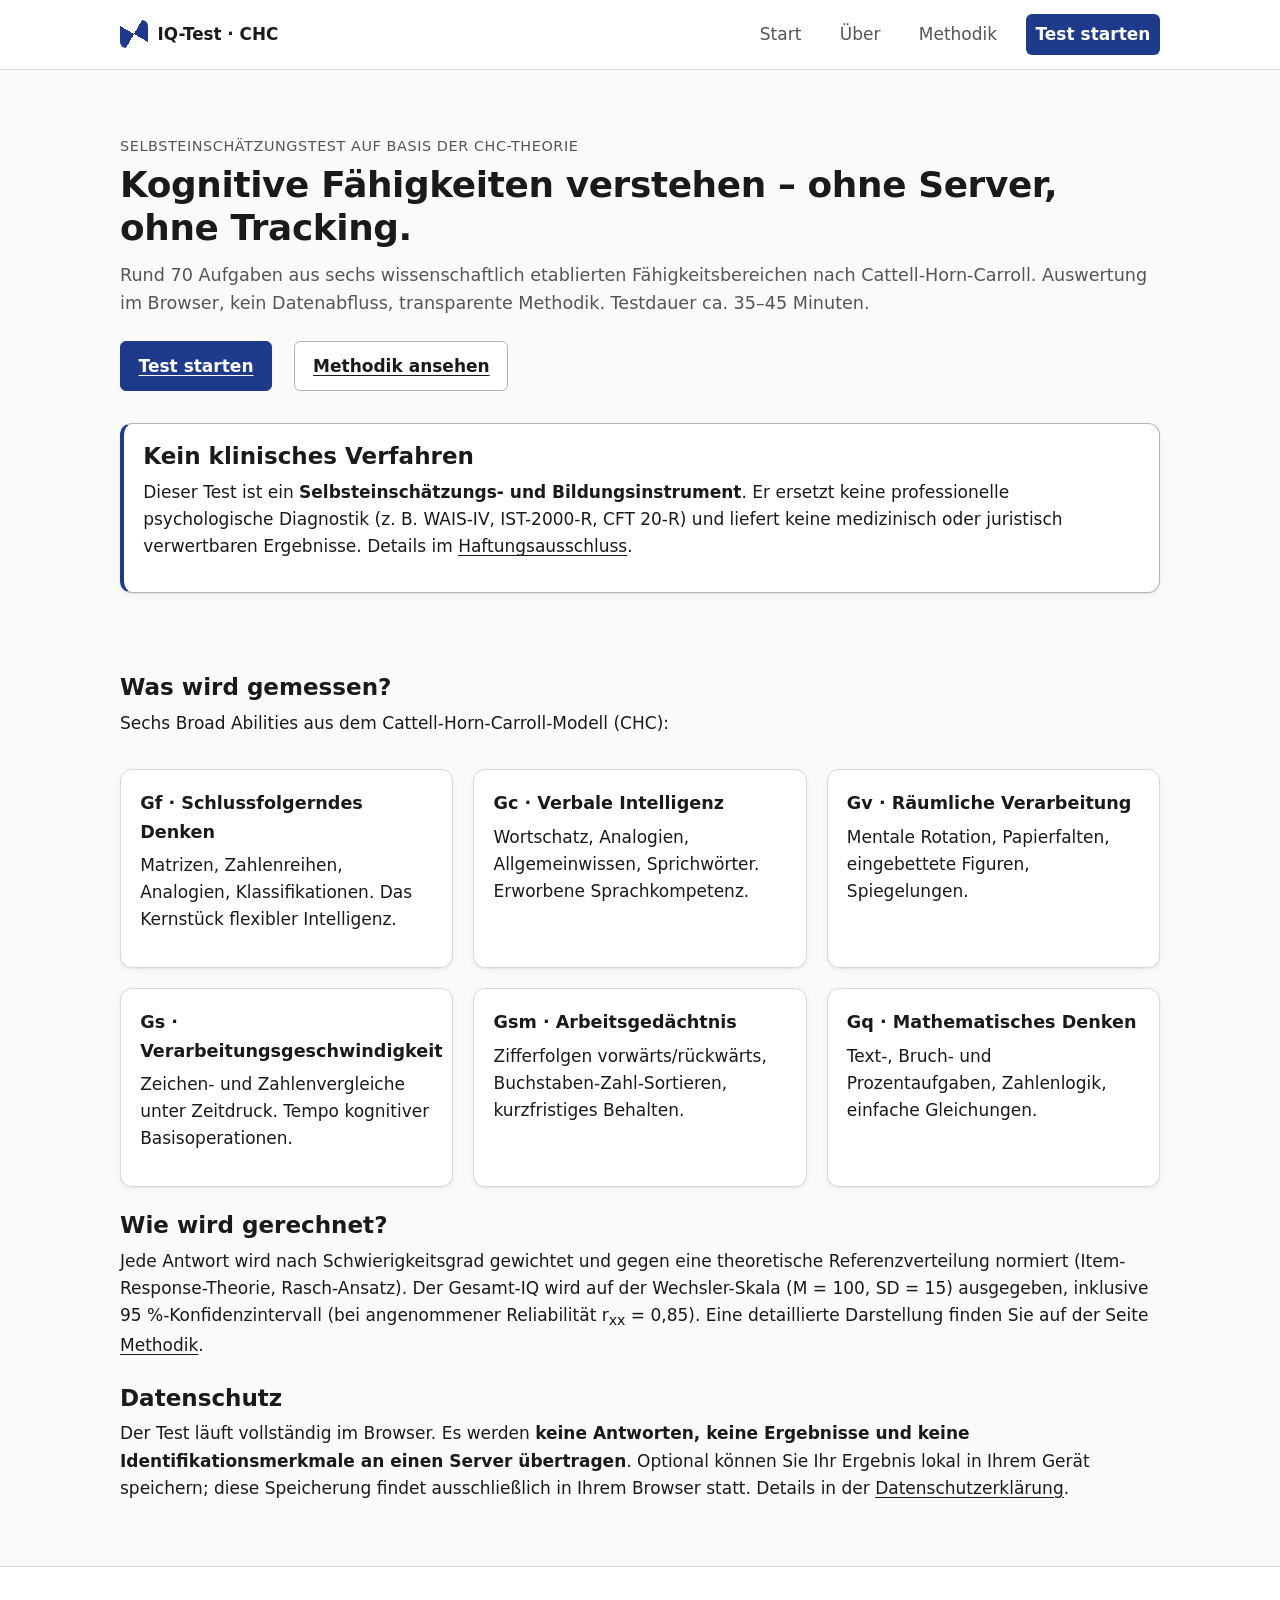
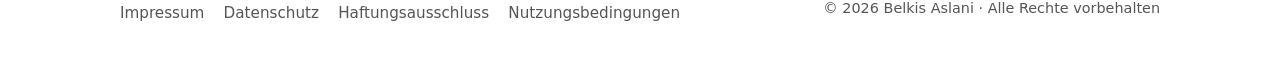
==== index.html @ 22a3ad87 "feat: IQ-Test · CHC v1.0 – statische, datenschutzfreundliche Web-App Wissenschaftlich fundierter Sel" ====
<!doctype html>
<html lang="de">
<head>
  <meta charset="utf-8">
  <meta name="viewport" content="width=device-width,initial-scale=1">
  <meta name="robots" content="index,follow">
  <meta name="description" content="Freier, wissenschaftlich fundierter Selbsteinschätzungs-IQ-Test auf Basis der Cattell-Horn-Carroll-Theorie. Keine Anmeldung, keine Datenspeicherung auf Servern.">
  <meta property="og:title" content="IQ-Test · CHC – Selbsteinschätzung kognitiver Fähigkeiten">
  <meta property="og:description" content="Psychometrisch fundierter Online-Test, clientseitig, datenschutzfreundlich.">
  <meta property="og:type" content="website">
  <title>IQ-Test · CHC – Selbsteinschätzung kognitiver Fähigkeiten</title>
  <link rel="stylesheet" href="assets/css/reset.css">
  <link rel="stylesheet" href="assets/css/main.css">
  <link rel="manifest" href="manifest.json">
  <link rel="icon" href="assets/img/favicon.svg" type="image/svg+xml">
  <script type="application/ld+json">
  {
    "@context": "https://schema.org",
    "@type": "WebApplication",
    "name": "IQ-Test · CHC",
    "description": "Selbsteinschätzungs-IQ-Test auf Basis der Cattell-Horn-Carroll-Theorie.",
    "applicationCategory": "EducationalApplication",
    "operatingSystem": "Any (web)",
    "inLanguage": "de-DE",
    "isAccessibleForFree": true,
    "author": { "@type": "Person", "name": "Belkis Aslani" }
  }
  </script>
</head>
<body>
  <a class="skiplink" href="#main">Zum Inhalt springen</a>
  <header class="site-header">
    <div class="container">
      <a class="brand" href="index.html" aria-label="Zur Startseite">
        <span class="brand-mark" aria-hidden="true"></span>
        <span class="brand-name">IQ-Test · CHC</span>
      </a>
      <nav class="site-nav" aria-label="Hauptnavigation">
        <a href="index.html">Start</a>
        <a href="ueber.html">Über</a>
        <a href="methodik.html">Methodik</a>
        <a href="test.html" class="btn-nav">Test starten</a>
      </nav>
    </div>
  </header>

  <main id="main">
    <section class="container hero">
      <h1>
        <small>Selbsteinschätzungstest auf Basis der CHC-Theorie</small>
        Kognitive Fähigkeiten verstehen – ohne Server, ohne Tracking.
      </h1>
      <p class="lead">Rund 70 Aufgaben aus sechs wissenschaftlich etablierten Fähigkeitsbereichen nach
         Cattell-Horn-Carroll. Auswertung im Browser, kein Datenabfluss, transparente Methodik.
         Testdauer ca. 35–45 Minuten.</p>
      <div class="hero-actions">
        <a href="test.html" class="btn btn-primary">Test starten</a>
        <a href="methodik.html" class="btn">Methodik ansehen</a>
      </div>

      <div class="notice notice-strong" role="note" style="margin-top:2rem">
        <h2>Kein klinisches Verfahren</h2>
        <p>Dieser Test ist ein <strong>Selbsteinschätzungs- und Bildungsinstrument</strong>. Er ersetzt
           keine professionelle psychologische Diagnostik (z. B. WAIS-IV, IST-2000-R, CFT 20-R) und
           liefert keine medizinisch oder juristisch verwertbaren Ergebnisse. Details im
           <a href="haftung.html">Haftungsausschluss</a>.</p>
      </div>
    </section>

    <section class="container">
      <h2>Was wird gemessen?</h2>
      <p>Sechs Broad Abilities aus dem Cattell-Horn-Carroll-Modell (CHC):</p>
      <div class="grid-3" role="list">
        <div class="card" role="listitem">
          <h3>Gf · Schlussfolgerndes Denken</h3>
          <p>Matrizen, Zahlenreihen, Analogien, Klassifikationen. Das Kernstück flexibler Intelligenz.</p>
        </div>
        <div class="card" role="listitem">
          <h3>Gc · Verbale Intelligenz</h3>
          <p>Wortschatz, Analogien, Allgemeinwissen, Sprichwörter. Erworbene Sprachkompetenz.</p>
        </div>
        <div class="card" role="listitem">
          <h3>Gv · Räumliche Verarbeitung</h3>
          <p>Mentale Rotation, Papierfalten, eingebettete Figuren, Spiegelungen.</p>
        </div>
        <div class="card" role="listitem">
          <h3>Gs · Verarbeitungsgeschwindigkeit</h3>
          <p>Zeichen- und Zahlenvergleiche unter Zeitdruck. Tempo kognitiver Basisoperationen.</p>
        </div>
        <div class="card" role="listitem">
          <h3>Gsm · Arbeitsgedächtnis</h3>
          <p>Zifferfolgen vorwärts/rückwärts, Buchstaben-Zahl-Sortieren, kurzfristiges Behalten.</p>
        </div>
        <div class="card" role="listitem">
          <h3>Gq · Mathematisches Denken</h3>
          <p>Text-, Bruch- und Prozentaufgaben, Zahlenlogik, einfache Gleichungen.</p>
        </div>
      </div>
    </section>

    <section class="container">
      <h2>Wie wird gerechnet?</h2>
      <p>Jede Antwort wird nach Schwierigkeitsgrad gewichtet und gegen eine theoretische
         Referenzverteilung normiert (Item-Response-Theorie, Rasch-Ansatz). Der Gesamt-IQ wird
         auf der Wechsler-Skala (M = 100, SD = 15) ausgegeben, inklusive 95 %-Konfidenzintervall
         (bei angenommener Reliabilität r<sub>xx</sub> = 0,85). Eine detaillierte Darstellung
         finden Sie auf der Seite <a href="methodik.html">Methodik</a>.</p>
    </section>

    <section class="container">
      <h2>Datenschutz</h2>
      <p>Der Test läuft vollständig im Browser. Es werden <strong>keine Antworten, keine Ergebnisse
         und keine Identifikationsmerkmale an einen Server übertragen</strong>. Optional können Sie
         Ihr Ergebnis lokal in Ihrem Gerät speichern; diese Speicherung findet ausschließlich in
         Ihrem Browser statt. Details in der <a href="datenschutz.html">Datenschutzerklärung</a>.</p>
    </section>
  </main>

  <footer class="site-footer">
    <div class="container">
      <nav aria-label="Rechtliche Hinweise">
        <a href="impressum.html">Impressum</a>
        <a href="datenschutz.html">Datenschutz</a>
        <a href="haftung.html">Haftungsausschluss</a>
        <a href="nutzungsbedingungen.html">Nutzungsbedingungen</a>
      </nav>
      <p class="copyright">© <span id="year"></span> Belkis Aslani · Alle Rechte vorbehalten</p>
    </div>
  </footer>
  <script>
    document.getElementById('year').textContent = new Date().getFullYear();
    if ('serviceWorker' in navigator && (location.protocol === 'https:' || location.hostname === 'localhost')) {
      window.addEventListener('load', () => {
        navigator.serviceWorker.register('service-worker.js').catch(() => { /* ignore */ });
      });
    }
  </script>
</body>
</html>
---- assets/css/main.css ----
/* main.css — IQ-Test · CHC */

:root {
  --bg: #fafafa;
  --bg-elev: #ffffff;
  --fg: #1a1a1a;
  --fg-muted: #555;
  --fg-soft: #777;
  --accent: #1e3a8a;
  --accent-soft: #e0e7ff;
  --border: #d9d9d9;
  --border-strong: #b5b5b5;
  --focus: #1e3a8a;
  --danger: #b91c1c;
  --ok: #064e3b;
  --radius: 6px;
  --radius-lg: 12px;
  --shadow: 0 1px 2px rgba(0,0,0,0.06), 0 2px 8px rgba(0,0,0,0.04);
  --font-sans: -apple-system, BlinkMacSystemFont, "Segoe UI", Roboto, "Helvetica Neue",
               "Inter", "IBM Plex Sans", system-ui, Arial, sans-serif;
  --font-mono: ui-monospace, SFMono-Regular, Menlo, Consolas, "Liberation Mono",
               "JetBrains Mono", monospace;
  --maxw: 1040px;
}

@media (prefers-color-scheme: dark) {
  :root {
    --bg: #0f1115;
    --bg-elev: #171a20;
    --fg: #f1f1f1;
    --fg-muted: #bfc3cc;
    --fg-soft: #8a8f99;
    --accent: #8ea9ff;
    --accent-soft: #1f2a55;
    --border: #2a2f38;
    --border-strong: #3a4050;
    --focus: #8ea9ff;
    --shadow: 0 1px 2px rgba(0,0,0,0.5), 0 2px 8px rgba(0,0,0,0.35);
  }
}

html { color-scheme: light dark; }
body {
  background: var(--bg);
  color: var(--fg);
  font-family: var(--font-sans);
  font-size: 17px;
  line-height: 1.6;
  min-height: 100vh;
  -webkit-font-smoothing: antialiased;
  -moz-osx-font-smoothing: grayscale;
}

.container { width: min(100% - 2rem, var(--maxw)); margin-inline: auto; }

.skiplink {
  position: absolute; left: -9999px; top: 0;
  background: var(--accent); color: #fff; padding: 0.5rem 1rem;
  border-radius: 0 0 var(--radius) 0;
}
.skiplink:focus { left: 0; z-index: 100; }

/* Header */
.site-header {
  background: var(--bg-elev);
  border-bottom: 1px solid var(--border);
  position: sticky; top: 0; z-index: 10;
}
.site-header .container {
  display: flex; align-items: center; justify-content: space-between;
  padding-block: 0.85rem;
  gap: 1rem;
}
.brand {
  display: inline-flex; align-items: center; gap: 0.6rem;
  font-weight: 600; font-size: 1.05rem; text-decoration: none;
}
.brand-mark {
  display: inline-block; width: 28px; height: 28px;
  background:
    conic-gradient(from 210deg, var(--accent) 0 25%, transparent 25% 50%, var(--accent) 50% 75%, transparent 75% 100%);
  border-radius: 6px;
}
.site-nav {
  display: flex; gap: 0.4rem 1.2rem; align-items: center; flex-wrap: wrap;
}
.site-nav a {
  text-decoration: none; padding: 0.45rem 0.6rem; border-radius: var(--radius);
  color: var(--fg-muted);
}
.site-nav a:hover { color: var(--fg); background: var(--accent-soft); }
.btn-nav {
  background: var(--accent); color: #fff !important; padding: 0.5rem 0.9rem;
  border-radius: var(--radius); font-weight: 600;
}
.btn-nav:hover { filter: brightness(1.05); background: var(--accent); }

/* Typography */
h1 { font-size: clamp(1.8rem, 2.8vw, 2.4rem); line-height: 1.2; margin-block: 1.25rem 0.75rem; letter-spacing: -0.01em; }
h2 { font-size: clamp(1.25rem, 1.8vw, 1.5rem); line-height: 1.25; margin-block: 1.5rem 0.5rem; }
h3 { font-size: 1.1rem; margin-block: 1.1rem 0.4rem; }
p { margin-block: 0.4rem 0.9rem; }
.lead { font-size: 1.1rem; color: var(--fg-muted); }
address { font-style: normal; margin-block: 0.5rem 1rem; }
.content { padding-block: 2rem 3rem; }
.content section { margin-block: 2rem; }
.content ul { padding-left: 1.4rem; list-style: disc; }
.content ul li { margin-block: 0.25rem; }

/* Buttons */
.btn {
  display: inline-flex; align-items: center; justify-content: center;
  padding: 0.65rem 1.1rem; border-radius: var(--radius); font-weight: 600;
  border: 1px solid var(--border-strong); background: var(--bg-elev); color: var(--fg);
  transition: background 0.15s, border-color 0.15s, transform 0.05s;
}
.btn:hover { background: var(--accent-soft); border-color: var(--accent); }
.btn-primary { background: var(--accent); color: #fff; border-color: var(--accent); }
.btn-primary:hover { background: var(--accent); filter: brightness(1.08); }
.btn-ghost { border-color: transparent; }
.btn + .btn { margin-left: 0.6rem; }

/* Notices / Cards */
.notice {
  border: 1px solid var(--border-strong);
  background: var(--bg-elev);
  border-radius: var(--radius-lg);
  padding: 1.1rem 1.2rem;
  box-shadow: var(--shadow);
  margin-block: 1.5rem;
}
.notice h2 { margin-top: 0; }
.notice-strong { border-left: 4px solid var(--accent); }
.notice-warn { border-left: 4px solid var(--danger); }

/* Hero / Index */
.hero {
  padding-block: 3rem 2rem;
}
.hero h1 small { display: block; font-size: 0.9rem; font-weight: 500; color: var(--fg-muted); letter-spacing: 0.04em; text-transform: uppercase; margin-bottom: 0.5rem; }
.hero-actions { display: flex; gap: 0.8rem; flex-wrap: wrap; margin-top: 1.5rem; }
.grid-3 { display: grid; grid-template-columns: repeat(auto-fit, minmax(260px, 1fr)); gap: 1.25rem; margin-top: 2rem; }
.card {
  background: var(--bg-elev);
  border: 1px solid var(--border);
  border-radius: var(--radius-lg);
  padding: 1.2rem;
  box-shadow: var(--shadow);
}
.card h3 { margin-top: 0; }

/* Footer */
.site-footer {
  border-top: 1px solid var(--border);
  background: var(--bg-elev);
  padding-block: 1.5rem;
  margin-top: 4rem;
  color: var(--fg-muted);
  font-size: 0.95rem;
}
.site-footer nav { display: flex; gap: 0.8rem 1.2rem; flex-wrap: wrap; }
.site-footer nav a { text-decoration: none; color: var(--fg-muted); }
.site-footer nav a:hover { color: var(--fg); }
.site-footer .container { display: flex; justify-content: space-between; align-items: center; gap: 1rem; flex-wrap: wrap; }

/* Test shell */
.test-shell { padding-block: 1.5rem 3rem; }
.progress-wrap { display: flex; align-items: center; gap: 1rem; margin-bottom: 1.5rem; }
.progress-bar {
  flex: 1; height: 8px; background: var(--border); border-radius: 999px; overflow: hidden;
}
.progress-bar-fill {
  height: 100%; width: 0; background: var(--accent); transition: width 0.3s;
}
#progress-label, #timer {
  font-variant-numeric: tabular-nums;
  font-size: 0.95rem; color: var(--fg-muted);
  white-space: nowrap;
}
#timer {
  font-family: var(--font-mono); font-size: 1.05rem;
  padding: 0.25rem 0.5rem; background: var(--bg-elev); border: 1px solid var(--border);
  border-radius: var(--radius); min-width: 3.5rem; text-align: center;
}
#timer.warning { color: var(--danger); border-color: var(--danger); }

.item-panel {
  background: var(--bg-elev); border: 1px solid var(--border); border-radius: var(--radius-lg);
  padding: clamp(1rem, 2.5vw, 2rem); box-shadow: var(--shadow);
}
.item-stimulus { display: flex; flex-direction: column; align-items: center; justify-content: center; min-height: 180px; text-align: center; }
.item-svg { width: min(360px, 100%); height: auto; margin: 0 auto; color: var(--fg); }
.item-text { font-size: 1.1rem; margin-block: 0.35rem; color: var(--fg); white-space: pre-wrap; }
.item-question { margin-top: 1.25rem; font-weight: 600; font-size: 1.05rem; }

.options-grid {
  margin-top: 1.1rem;
  display: grid;
  grid-template-columns: repeat(auto-fit, minmax(160px, 1fr));
  gap: 0.6rem;
}
.option {
  display: flex; align-items: center; gap: 0.7rem;
  border: 1px solid var(--border-strong);
  background: var(--bg-elev);
  border-radius: var(--radius);
  padding: 0.7rem 0.9rem;
  text-align: left;
  min-height: 56px;
  transition: border-color 0.1s, background 0.1s;
}
.option:hover { border-color: var(--accent); background: var(--accent-soft); }
.option.selected { border-color: var(--accent); background: var(--accent-soft); box-shadow: inset 0 0 0 1px var(--accent); }
.option-marker {
  display: inline-flex; align-items: center; justify-content: center;
  width: 26px; height: 26px; border-radius: 50%;
  border: 1px solid var(--border-strong); font-weight: 700; font-size: 0.85rem;
  flex-shrink: 0;
}
.option.selected .option-marker { background: var(--accent); color: #fff; border-color: var(--accent); }
.option-content { flex: 1; min-width: 0; }
.option-content svg { max-width: 100px; max-height: 100px; margin: 0 auto; color: var(--fg); }

.actions-row { display: flex; justify-content: flex-end; margin-top: 1.2rem; }

.block-intro h2 { margin-top: 0; }
.block-intro button { margin-top: 1rem; }

.memory-box {
  font-family: var(--font-mono);
  font-size: clamp(1.6rem, 4vw, 2.4rem);
  letter-spacing: 0.25em;
  padding: 1.2rem 1.5rem;
  background: var(--accent-soft);
  border-radius: var(--radius);
  border: 1px solid var(--accent);
  color: var(--fg);
  margin-block: 1rem;
  min-height: 4rem;
  display: flex; align-items: center; justify-content: center;
}
.memory-note { color: var(--fg-muted); font-size: 0.95rem; }

/* Disclaimer form on test page */
.disclaimer-form {
  background: var(--bg-elev); border: 1px solid var(--border); border-radius: var(--radius-lg);
  padding: clamp(1rem, 2.5vw, 2rem); box-shadow: var(--shadow);
  margin-block: 1.5rem;
}
.disclaimer-form h2 { margin-top: 0; }
.form-row { margin-block: 1rem; display: grid; gap: 0.35rem; }
.form-row label { font-weight: 600; font-size: 0.95rem; }
.form-row select, .form-row input[type="text"] {
  border: 1px solid var(--border-strong); border-radius: var(--radius);
  background: var(--bg); color: var(--fg); padding: 0.55rem 0.7rem; width: 100%; max-width: 360px;
}
.checkbox-row { display: flex; gap: 0.6rem; align-items: flex-start; margin-block: 1rem; }
.checkbox-row input { margin-top: 0.3rem; }

/* Result page */
.result-headline {
  display: grid; grid-template-columns: 1fr; gap: 1rem; margin-block: 1.2rem 2rem;
}
@media (min-width: 720px) { .result-headline { grid-template-columns: auto 1fr; align-items: center; } }
.iq-big {
  background: var(--bg-elev); border: 1px solid var(--border-strong); border-radius: var(--radius-lg);
  padding: 1.25rem 1.5rem; text-align: center; min-width: 220px;
}
.iq-big .label { font-size: 0.85rem; color: var(--fg-muted); letter-spacing: 0.08em; text-transform: uppercase; }
.iq-big .value { font-size: 3.4rem; font-weight: 700; line-height: 1; margin-block: 0.3rem; font-variant-numeric: tabular-nums; }
.iq-big .range { color: var(--fg-muted); font-variant-numeric: tabular-nums; }
.iq-meta { display: grid; grid-template-columns: repeat(auto-fit, minmax(180px, 1fr)); gap: 0.75rem; }
.iq-meta .stat {
  background: var(--bg-elev); border: 1px solid var(--border); border-radius: var(--radius);
  padding: 0.75rem 1rem;
}
.iq-meta .stat .label { font-size: 0.85rem; color: var(--fg-muted); }
.iq-meta .stat .value { font-size: 1.3rem; font-weight: 600; margin-top: 0.2rem; }

/* Table */
.domain-table {
  width: 100%; border: 1px solid var(--border); border-radius: var(--radius); overflow: hidden;
}
.domain-table th, .domain-table td {
  padding: 0.6rem 0.8rem; text-align: left; border-bottom: 1px solid var(--border);
  font-size: 0.95rem;
}
.domain-table thead th { background: var(--accent-soft); color: var(--fg); font-weight: 600; }
.domain-table td.num, .domain-table th.num { text-align: right; font-variant-numeric: tabular-nums; }
.domain-table tbody tr:last-child td { border-bottom: 0; }

/* Radar */
.radar-wrap { display: flex; justify-content: center; margin-block: 1.5rem; }
.radar { width: min(460px, 100%); height: auto; }
.radar-ring { fill: none; stroke: var(--border); stroke-width: 1; }
.radar-axis { stroke: var(--border-strong); stroke-width: 1; }
.radar-label { fill: var(--fg-muted); font-size: 12px; font-family: var(--font-sans); }
.radar-data { fill: rgba(30, 58, 138, 0.18); stroke: var(--accent); stroke-width: 2; }
.radar-reference { fill: none; stroke: var(--border-strong); stroke-width: 1; stroke-dasharray: 4 3; }
.radar-dot { fill: var(--accent); }

/* Utility */
.row { display: flex; gap: 0.8rem; align-items: center; flex-wrap: wrap; }
.muted { color: var(--fg-muted); }
.text-small { font-size: 0.9rem; }
.hidden, [hidden] { display: none !important; }
.copyright { font-size: 0.9rem; color: var(--fg-muted); }
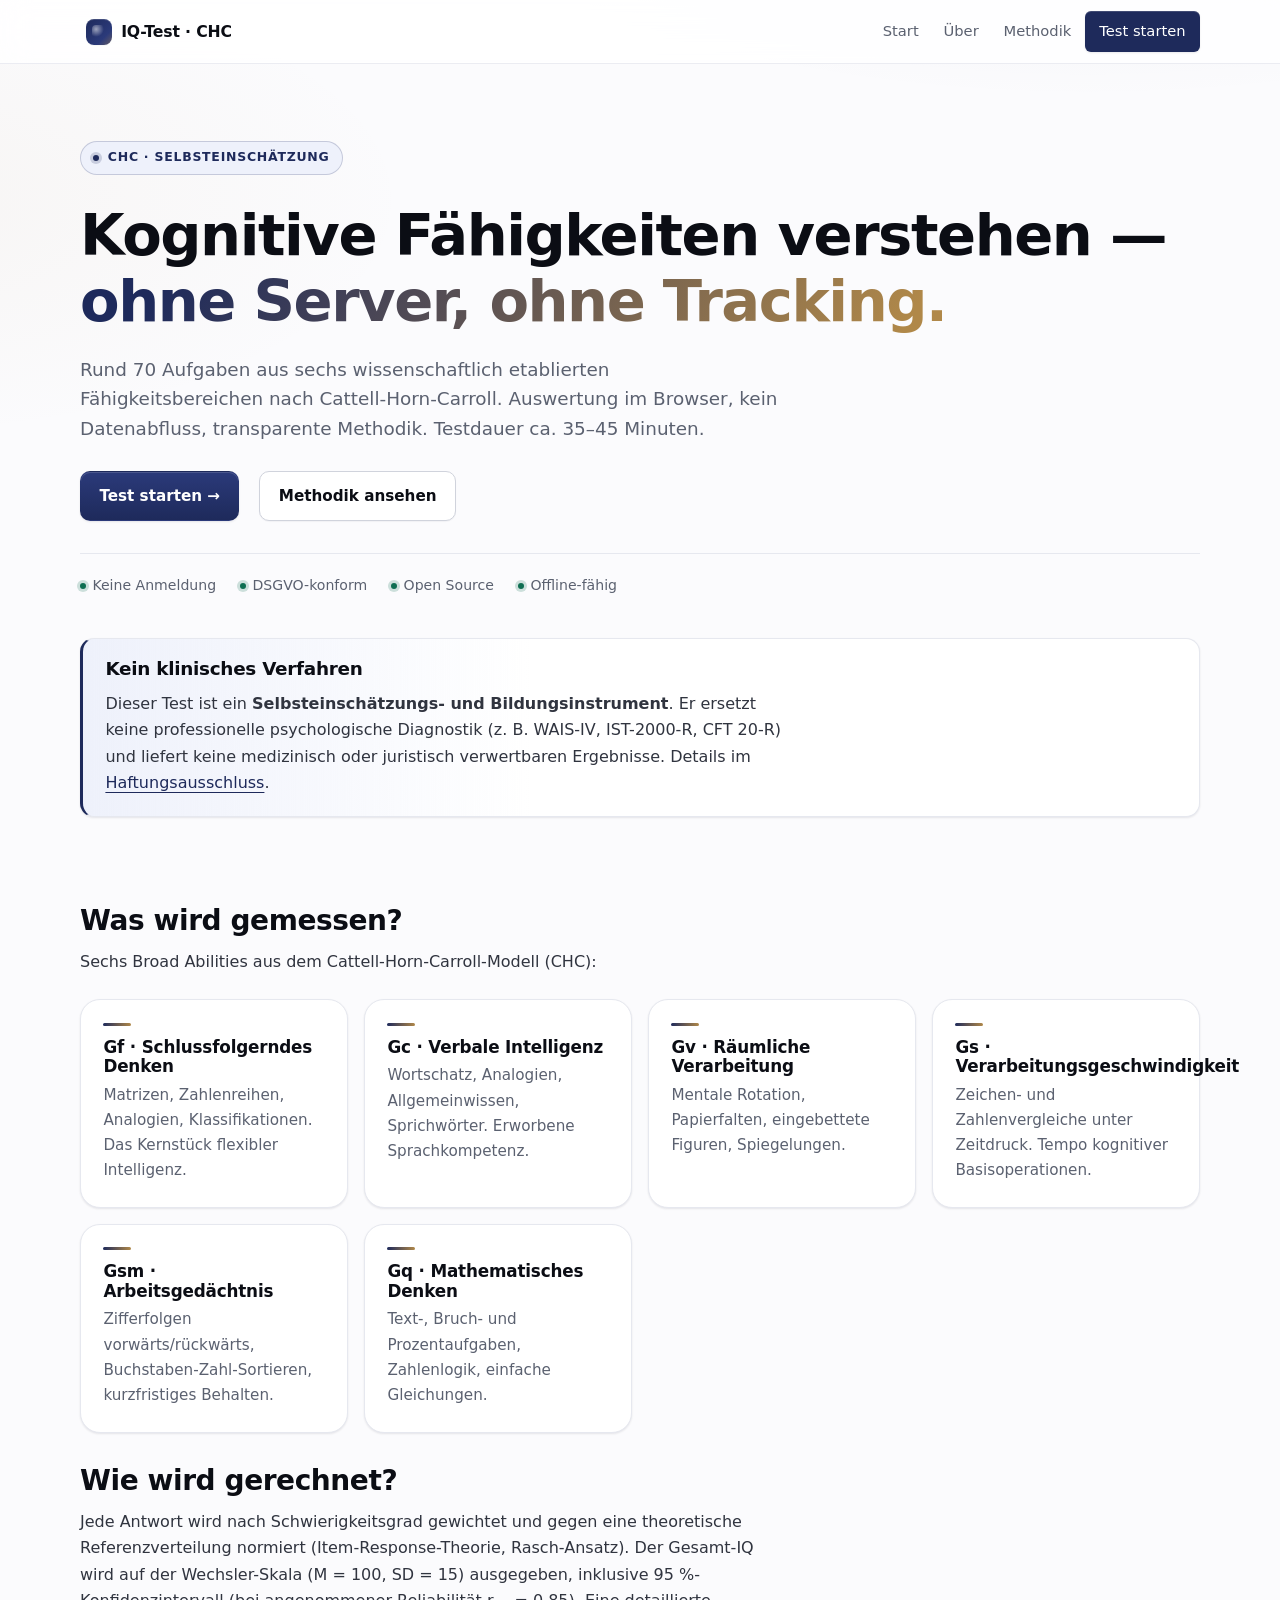
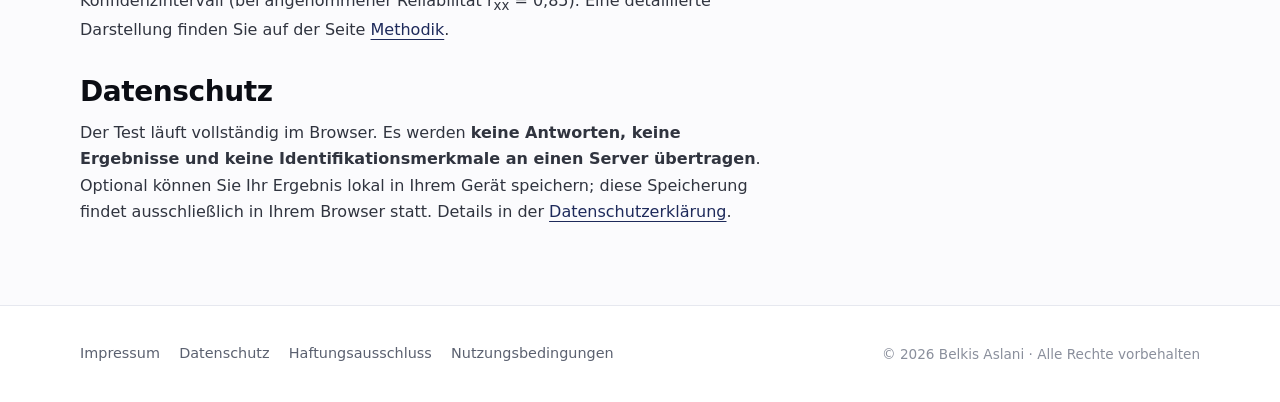
==== commit 476e0112: "style: Premium-Design-System – schlanker Header, moderne Typografie - Header auf 56px mobil / 64px d" ====
--- a/index.html
+++ b/index.html
@@ -46,19 +46,26 @@
 
   <main id="main">
     <section class="container hero">
+      <span class="eyebrow">CHC · Selbsteinschätzung</span>
       <h1>
-        <small>Selbsteinschätzungstest auf Basis der CHC-Theorie</small>
-        Kognitive Fähigkeiten verstehen – ohne Server, ohne Tracking.
+        Kognitive Fähigkeiten verstehen —<br>
+        <span class="gradient">ohne Server, ohne Tracking.</span>
       </h1>
       <p class="lead">Rund 70 Aufgaben aus sechs wissenschaftlich etablierten Fähigkeitsbereichen nach
          Cattell-Horn-Carroll. Auswertung im Browser, kein Datenabfluss, transparente Methodik.
          Testdauer ca. 35–45 Minuten.</p>
       <div class="hero-actions">
-        <a href="test.html" class="btn btn-primary">Test starten</a>
+        <a href="test.html" class="btn btn-primary">Test starten →</a>
         <a href="methodik.html" class="btn">Methodik ansehen</a>
       </div>
+      <div class="hero-meta">
+        <span>Keine Anmeldung</span>
+        <span>DSGVO-konform</span>
+        <span>Open Source</span>
+        <span>Offline-fähig</span>
+      </div>
 
-      <div class="notice notice-strong" role="note" style="margin-top:2rem">
+      <div class="notice notice-strong" role="note" style="margin-top:2.5rem">
         <h2>Kein klinisches Verfahren</h2>
         <p>Dieser Test ist ein <strong>Selbsteinschätzungs- und Bildungsinstrument</strong>. Er ersetzt
            keine professionelle psychologische Diagnostik (z. B. WAIS-IV, IST-2000-R, CFT 20-R) und
--- a/assets/css/main.css
+++ b/assets/css/main.css
@@ -1,307 +1,676 @@
-/* main.css — IQ-Test · CHC */
+/* =======================================================================
+   IQ-Test · CHC — Premium Design System
+   Token-basiert, mobile-first, layered shadows, subtile Gradients.
+   ======================================================================= */
 
 :root {
-  --bg: #fafafa;
-  --bg-elev: #ffffff;
-  --fg: #1a1a1a;
-  --fg-muted: #555;
-  --fg-soft: #777;
-  --accent: #1e3a8a;
-  --accent-soft: #e0e7ff;
-  --border: #d9d9d9;
-  --border-strong: #b5b5b5;
-  --focus: #1e3a8a;
-  --danger: #b91c1c;
-  --ok: #064e3b;
-  --radius: 6px;
-  --radius-lg: 12px;
-  --shadow: 0 1px 2px rgba(0,0,0,0.06), 0 2px 8px rgba(0,0,0,0.04);
-  --font-sans: -apple-system, BlinkMacSystemFont, "Segoe UI", Roboto, "Helvetica Neue",
-               "Inter", "IBM Plex Sans", system-ui, Arial, sans-serif;
-  --font-mono: ui-monospace, SFMono-Regular, Menlo, Consolas, "Liberation Mono",
+  /* Farbpalette · Light */
+  --bg:          #fbfbfd;
+  --bg-soft:     #f3f4f8;
+  --surface:     #ffffff;
+  --surface-2:   #f7f8fc;
+  --ink:         #0b0d14;
+  --ink-2:       #30343f;
+  --ink-muted:   #5b6170;
+  --ink-soft:    #8a8f9c;
+  --line:        #e6e8ef;
+  --line-strong: #d0d3dc;
+  --accent:      #1e2a5b;    /* Deep Navy */
+  --accent-2:    #2b3a7a;    /* Hover Navy */
+  --accent-ink:  #ffffff;
+  --accent-tint: #eef1fb;
+  --accent-ring: rgba(30, 42, 91, 0.35);
+  --highlight:   #b08849;    /* gebrochenes Gold als Akzent */
+  --danger:      #b91c1c;
+  --ok:          #0f6e52;
+
+  /* Layered shadows */
+  --shadow-xs:   0 1px 1px rgba(15,23,42,0.04);
+  --shadow-sm:   0 1px 2px rgba(15,23,42,0.06), 0 1px 3px rgba(15,23,42,0.04);
+  --shadow-md:   0 4px 10px -2px rgba(15,23,42,0.08), 0 2px 4px -2px rgba(15,23,42,0.05);
+  --shadow-lg:   0 18px 40px -20px rgba(15,23,42,0.22), 0 8px 16px -8px rgba(15,23,42,0.08);
+  --shadow-hero: 0 40px 80px -30px rgba(30,42,91,0.28);
+
+  /* Radii */
+  --r-xs: 6px;
+  --r-sm: 10px;
+  --r-md: 14px;
+  --r-lg: 20px;
+  --r-xl: 28px;
+  --r-pill: 999px;
+
+  /* Typografie */
+  --font-sans: "Inter", -apple-system, BlinkMacSystemFont, "Segoe UI",
+               Roboto, "Helvetica Neue", system-ui, Arial, sans-serif;
+  --font-display: "Inter", var(--font-sans);
+  --font-mono: ui-monospace, SFMono-Regular, Menlo, Consolas,
                "JetBrains Mono", monospace;
-  --maxw: 1040px;
+
+  /* Spacing & Layout */
+  --maxw: 1120px;
+  --maxw-text: 720px;
+  --header-h: 56px;
+  --focus: 2px solid var(--accent-ring);
+
+  /* Easing */
+  --ease: cubic-bezier(.2,.7,.2,1);
+}
+
+@media (min-width: 800px) {
+  :root { --header-h: 64px; }
 }
 
 @media (prefers-color-scheme: dark) {
   :root {
-    --bg: #0f1115;
-    --bg-elev: #171a20;
-    --fg: #f1f1f1;
-    --fg-muted: #bfc3cc;
-    --fg-soft: #8a8f99;
-    --accent: #8ea9ff;
-    --accent-soft: #1f2a55;
-    --border: #2a2f38;
-    --border-strong: #3a4050;
-    --focus: #8ea9ff;
-    --shadow: 0 1px 2px rgba(0,0,0,0.5), 0 2px 8px rgba(0,0,0,0.35);
+    --bg:          #0a0c13;
+    --bg-soft:     #0e1119;
+    --surface:     #131723;
+    --surface-2:   #181d2c;
+    --ink:         #f3f5fa;
+    --ink-2:       #d6dae5;
+    --ink-muted:   #a5abba;
+    --ink-soft:    #7a8092;
+    --line:        #242a39;
+    --line-strong: #353c50;
+    --accent:      #8aa1ff;
+    --accent-2:    #a0b3ff;
+    --accent-ink:  #0a0c13;
+    --accent-tint: #1a2144;
+    --accent-ring: rgba(138, 161, 255, 0.45);
+    --highlight:   #e3b877;
+
+    --shadow-xs:   0 1px 1px rgba(0,0,0,0.4);
+    --shadow-sm:   0 1px 2px rgba(0,0,0,0.4), 0 1px 3px rgba(0,0,0,0.3);
+    --shadow-md:   0 6px 14px -4px rgba(0,0,0,0.55), 0 2px 4px rgba(0,0,0,0.35);
+    --shadow-lg:   0 24px 48px -24px rgba(0,0,0,0.7), 0 10px 20px -10px rgba(0,0,0,0.45);
+    --shadow-hero: 0 40px 90px -30px rgba(0,0,0,0.7);
   }
 }
 
-html { color-scheme: light dark; }
+html { color-scheme: light dark; scroll-behavior: smooth; }
+
 body {
-  background: var(--bg);
-  color: var(--fg);
+  background:
+    radial-gradient(1200px 500px at 85% -200px, rgba(30,42,91,0.07), transparent 60%),
+    radial-gradient(900px 400px at -10% 10%, rgba(176,136,73,0.05), transparent 60%),
+    var(--bg);
+  color: var(--ink);
   font-family: var(--font-sans);
-  font-size: 17px;
-  line-height: 1.6;
+  font-size: 16px;
+  line-height: 1.65;
   min-height: 100vh;
   -webkit-font-smoothing: antialiased;
   -moz-osx-font-smoothing: grayscale;
-}
-
-.container { width: min(100% - 2rem, var(--maxw)); margin-inline: auto; }
+  text-rendering: optimizeLegibility;
+  font-feature-settings: "ss01", "cv11";
+}
+
+@media (prefers-color-scheme: dark) {
+  body {
+    background:
+      radial-gradient(1200px 500px at 85% -200px, rgba(138,161,255,0.08), transparent 60%),
+      radial-gradient(900px 400px at -10% 10%, rgba(227,184,119,0.04), transparent 60%),
+      var(--bg);
+  }
+}
+
+.container {
+  width: min(100% - 2rem, var(--maxw));
+  margin-inline: auto;
+}
 
 .skiplink {
-  position: absolute; left: -9999px; top: 0;
-  background: var(--accent); color: #fff; padding: 0.5rem 1rem;
-  border-radius: 0 0 var(--radius) 0;
-}
-.skiplink:focus { left: 0; z-index: 100; }
-
-/* Header */
+  position: fixed; top: -100px; left: 1rem; z-index: 999;
+  background: var(--accent); color: var(--accent-ink);
+  padding: 0.6rem 1rem; border-radius: var(--r-xs);
+  transition: top 0.2s var(--ease);
+}
+.skiplink:focus { top: 0.75rem; }
+
+/* ───────── Header ───────── */
 .site-header {
-  background: var(--bg-elev);
-  border-bottom: 1px solid var(--border);
-  position: sticky; top: 0; z-index: 10;
+  position: sticky; top: 0; z-index: 40;
+  height: var(--header-h);
+  background: color-mix(in srgb, var(--surface) 82%, transparent);
+  backdrop-filter: saturate(180%) blur(14px);
+  -webkit-backdrop-filter: saturate(180%) blur(14px);
+  border-bottom: 1px solid color-mix(in srgb, var(--line) 80%, transparent);
 }
 .site-header .container {
+  height: 100%;
   display: flex; align-items: center; justify-content: space-between;
-  padding-block: 0.85rem;
+  gap: 0.75rem;
+}
+.brand {
+  display: inline-flex; align-items: center; gap: 0.55rem;
+  font-weight: 650; font-size: 0.98rem; letter-spacing: -0.01em;
+  text-decoration: none; color: var(--ink);
+  padding: 0.25rem 0.4rem; border-radius: var(--r-xs);
+  transition: background 0.15s var(--ease);
+}
+.brand:hover { background: var(--surface-2); text-decoration: none; }
+.brand-mark {
+  position: relative;
+  width: 26px; height: 26px; border-radius: 8px;
+  background:
+    linear-gradient(135deg, var(--accent) 0%, var(--accent-2) 70%, var(--highlight) 140%);
+  box-shadow: inset 0 1px 0 rgba(255,255,255,0.15), var(--shadow-xs);
+}
+.brand-mark::after {
+  content: ""; position: absolute; inset: 6px;
+  border-radius: 4px;
+  background: radial-gradient(circle at 30% 30%, rgba(255,255,255,0.55), transparent 55%);
+}
+.brand-name { white-space: nowrap; }
+
+/* Nav */
+.site-nav {
+  display: flex; align-items: center;
+  gap: 0.15rem;
+}
+.site-nav a {
+  text-decoration: none; color: var(--ink-muted);
+  font-size: 0.92rem; font-weight: 500;
+  padding: 0.5rem 0.7rem; border-radius: var(--r-xs);
+  transition: color 0.12s, background 0.12s;
+}
+.site-nav a:hover { color: var(--ink); background: var(--surface-2); }
+.btn-nav {
+  background: var(--accent) !important; color: var(--accent-ink) !important;
+  padding: 0.5rem 0.9rem !important; font-weight: 600;
+  box-shadow: 0 1px 0 rgba(255,255,255,0.15) inset, var(--shadow-sm);
+}
+.btn-nav:hover { background: var(--accent-2) !important; transform: translateY(-1px); }
+
+/* Mobile Header Kompakt */
+@media (max-width: 520px) {
+  .brand-name { display: none; }
+  .site-nav { gap: 0; }
+  .site-nav a:not(.btn-nav) {
+    padding: 0.4rem 0.55rem; font-size: 0.85rem;
+  }
+  .btn-nav { padding: 0.45rem 0.75rem !important; font-size: 0.85rem; }
+}
+@media (max-width: 400px) {
+  .site-nav a:not(.btn-nav) { display: none; }
+}
+
+/* ───────── Typografie ───────── */
+h1, h2, h3, h4 {
+  font-family: var(--font-display);
+  color: var(--ink);
+  letter-spacing: -0.02em;
+  line-height: 1.15;
+  text-wrap: balance;
+}
+h1 { font-size: clamp(2rem, 5vw + 0.5rem, 3.25rem); font-weight: 700; margin-block: 1rem 1.25rem; }
+h2 { font-size: clamp(1.35rem, 2vw + 0.6rem, 1.75rem); font-weight: 650; margin-block: 2rem 0.75rem; letter-spacing: -0.015em; }
+h3 { font-size: 1.1rem; font-weight: 600; margin-block: 1.25rem 0.4rem; letter-spacing: -0.01em; }
+p  { margin-block: 0.55rem 1rem; color: var(--ink-2); max-width: 68ch; }
+.lead { font-size: 1.15rem; color: var(--ink-muted); line-height: 1.6; max-width: 62ch; }
+address { font-style: normal; margin-block: 0.5rem 1rem; color: var(--ink-2); }
+a { color: var(--accent); text-underline-offset: 4px; text-decoration-thickness: 1px; }
+a:hover { color: var(--accent-2); text-decoration-thickness: 2px; }
+code { font-family: var(--font-mono); font-size: 0.92em; background: var(--surface-2); padding: 0.1em 0.35em; border-radius: 4px; border: 1px solid var(--line); }
+pre.formula {
+  font-family: var(--font-mono); font-size: 0.95rem; line-height: 1.7;
+  background: var(--surface-2); border: 1px solid var(--line);
+  border-left: 3px solid var(--accent);
+  border-radius: var(--r-sm);
+  padding: 0.9rem 1.1rem; margin-block: 0.8rem 1.2rem;
+  overflow-x: auto; color: var(--ink);
+}
+
+.content { padding-block: 2.5rem 4rem; max-width: var(--maxw-text); }
+.content.wide { max-width: var(--maxw); }
+.content section { margin-block: 2.25rem; }
+.content ul { padding-left: 1.3rem; list-style: disc; }
+.content ul li { margin-block: 0.3rem; color: var(--ink-2); }
+.content ul li::marker { color: var(--ink-soft); }
+
+/* ───────── Buttons ───────── */
+.btn {
+  display: inline-flex; align-items: center; justify-content: center; gap: 0.5rem;
+  padding: 0.72rem 1.15rem; border-radius: var(--r-sm);
+  font-weight: 600; font-size: 0.95rem;
+  border: 1px solid var(--line-strong); background: var(--surface); color: var(--ink);
+  cursor: pointer; text-decoration: none;
+  transition: transform 0.08s var(--ease), background 0.15s, border-color 0.15s, box-shadow 0.15s;
+  box-shadow: var(--shadow-xs);
+  -webkit-tap-highlight-color: transparent;
+}
+.btn:hover { background: var(--surface-2); border-color: var(--line-strong); transform: translateY(-1px); box-shadow: var(--shadow-sm); text-decoration: none; }
+.btn:active { transform: translateY(0); }
+.btn:disabled { opacity: 0.45; cursor: not-allowed; transform: none; box-shadow: none; }
+.btn-primary {
+  background: linear-gradient(180deg, var(--accent-2), var(--accent));
+  color: var(--accent-ink); border-color: transparent;
+  box-shadow: 0 1px 0 rgba(255,255,255,0.15) inset, var(--shadow-sm);
+}
+.btn-primary:hover { background: linear-gradient(180deg, var(--accent-2), var(--accent-2)); color: var(--accent-ink); filter: brightness(1.05); box-shadow: var(--shadow-md); }
+.btn-ghost { border-color: transparent; background: transparent; }
+.btn-ghost:hover { background: var(--surface-2); }
+.btn + .btn { margin-left: 0.5rem; }
+
+/* ───────── Footer ───────── */
+.site-footer {
+  margin-top: 5rem;
+  border-top: 1px solid var(--line);
+  background: var(--surface);
+  padding-block: 2rem;
+  color: var(--ink-muted);
+  font-size: 0.9rem;
+}
+.site-footer .container {
+  display: flex; justify-content: space-between; align-items: center;
+  gap: 1rem 2rem; flex-wrap: wrap;
+}
+.site-footer nav { display: flex; gap: 0.2rem 1.2rem; flex-wrap: wrap; }
+.site-footer nav a { color: var(--ink-muted); text-decoration: none; padding: 0.25rem 0; }
+.site-footer nav a:hover { color: var(--ink); }
+.copyright { font-size: 0.85rem; color: var(--ink-soft); margin: 0; }
+
+/* ───────── Utilities ───────── */
+.muted { color: var(--ink-muted); }
+.text-small { font-size: 0.88rem; }
+.hidden, [hidden] { display: none !important; }
+.row { display: flex; gap: 0.8rem; align-items: center; flex-wrap: wrap; }
+:focus-visible { outline: var(--focus); outline-offset: 2px; border-radius: var(--r-xs); }
+
+/* ───────── Hero (Index) ───────── */
+.hero {
+  padding-block: clamp(2.5rem, 6vw, 5rem) 2rem;
+  position: relative;
+}
+.hero .eyebrow {
+  display: inline-flex; align-items: center; gap: 0.55rem;
+  padding: 0.35rem 0.75rem;
+  font-size: 0.78rem; font-weight: 600;
+  letter-spacing: 0.06em; text-transform: uppercase;
+  color: var(--accent);
+  background: var(--accent-tint);
+  border: 1px solid color-mix(in srgb, var(--accent) 20%, transparent);
+  border-radius: var(--r-pill);
+  margin-bottom: 1.25rem;
+}
+.hero .eyebrow::before {
+  content: ""; width: 6px; height: 6px; border-radius: 50%;
+  background: var(--accent);
+  box-shadow: 0 0 0 3px color-mix(in srgb, var(--accent) 18%, transparent);
+}
+.hero h1 {
+  font-size: clamp(2.1rem, 4.5vw + 0.8rem, 3.6rem);
+  font-weight: 720;
+  letter-spacing: -0.025em;
+  margin-block: 0.5rem 1.25rem;
+}
+.hero h1 .gradient {
+  background: linear-gradient(120deg, var(--accent) 10%, var(--highlight) 95%);
+  -webkit-background-clip: text; background-clip: text; color: transparent;
+}
+.hero .lead { font-size: 1.15rem; max-width: 60ch; }
+.hero-actions {
+  display: flex; gap: 0.75rem; flex-wrap: wrap;
+  margin-top: 1.75rem;
+}
+.hero-meta {
+  display: flex; flex-wrap: wrap; gap: 0.5rem 1.5rem;
+  margin-top: 2rem; padding-top: 1.25rem;
+  border-top: 1px solid var(--line);
+  font-size: 0.88rem; color: var(--ink-muted);
+}
+.hero-meta span { display: inline-flex; align-items: center; gap: 0.4rem; }
+.hero-meta span::before {
+  content: ""; width: 6px; height: 6px; border-radius: 50%;
+  background: var(--ok); box-shadow: 0 0 0 3px color-mix(in srgb, var(--ok) 20%, transparent);
+}
+
+/* ───────── Cards Grid ───────── */
+.grid-3 {
+  display: grid;
+  grid-template-columns: repeat(auto-fit, minmax(260px, 1fr));
   gap: 1rem;
-}
-.brand {
-  display: inline-flex; align-items: center; gap: 0.6rem;
-  font-weight: 600; font-size: 1.05rem; text-decoration: none;
-}
-.brand-mark {
-  display: inline-block; width: 28px; height: 28px;
+  margin-top: 1.5rem;
+}
+.card {
+  position: relative;
+  background: var(--surface);
+  border: 1px solid var(--line);
+  border-radius: var(--r-lg);
+  padding: 1.4rem 1.4rem 1.5rem;
+  box-shadow: var(--shadow-sm);
+  transition: transform 0.18s var(--ease), box-shadow 0.18s var(--ease), border-color 0.18s;
+}
+.card:hover { transform: translateY(-2px); box-shadow: var(--shadow-lg); border-color: var(--line-strong); }
+.card h3 { margin-top: 0; font-size: 1.05rem; }
+.card h3::before {
+  content: ""; display: block; width: 28px; height: 3px; border-radius: 2px;
+  background: linear-gradient(90deg, var(--accent), var(--highlight));
+  margin-bottom: 0.75rem;
+}
+.card p { margin: 0; color: var(--ink-muted); font-size: 0.95rem; }
+
+/* ───────── Notices ───────── */
+.notice {
+  background: var(--surface);
+  border: 1px solid var(--line);
+  border-radius: var(--r-md);
+  padding: 1.2rem 1.4rem;
+  box-shadow: var(--shadow-sm);
+  margin-block: 1.5rem;
+}
+.notice h2 { margin-top: 0; font-size: 1.15rem; }
+.notice p { color: var(--ink-2); }
+.notice p:last-child { margin-bottom: 0; }
+.notice-strong {
+  border-left: 3px solid var(--accent);
   background:
-    conic-gradient(from 210deg, var(--accent) 0 25%, transparent 25% 50%, var(--accent) 50% 75%, transparent 75% 100%);
-  border-radius: 6px;
-}
-.site-nav {
-  display: flex; gap: 0.4rem 1.2rem; align-items: center; flex-wrap: wrap;
-}
-.site-nav a {
-  text-decoration: none; padding: 0.45rem 0.6rem; border-radius: var(--radius);
-  color: var(--fg-muted);
-}
-.site-nav a:hover { color: var(--fg); background: var(--accent-soft); }
-.btn-nav {
-  background: var(--accent); color: #fff !important; padding: 0.5rem 0.9rem;
-  border-radius: var(--radius); font-weight: 600;
-}
-.btn-nav:hover { filter: brightness(1.05); background: var(--accent); }
-
-/* Typography */
-h1 { font-size: clamp(1.8rem, 2.8vw, 2.4rem); line-height: 1.2; margin-block: 1.25rem 0.75rem; letter-spacing: -0.01em; }
-h2 { font-size: clamp(1.25rem, 1.8vw, 1.5rem); line-height: 1.25; margin-block: 1.5rem 0.5rem; }
-h3 { font-size: 1.1rem; margin-block: 1.1rem 0.4rem; }
-p { margin-block: 0.4rem 0.9rem; }
-.lead { font-size: 1.1rem; color: var(--fg-muted); }
-address { font-style: normal; margin-block: 0.5rem 1rem; }
-.content { padding-block: 2rem 3rem; }
-.content section { margin-block: 2rem; }
-.content ul { padding-left: 1.4rem; list-style: disc; }
-.content ul li { margin-block: 0.25rem; }
-
-/* Buttons */
-.btn {
-  display: inline-flex; align-items: center; justify-content: center;
-  padding: 0.65rem 1.1rem; border-radius: var(--radius); font-weight: 600;
-  border: 1px solid var(--border-strong); background: var(--bg-elev); color: var(--fg);
-  transition: background 0.15s, border-color 0.15s, transform 0.05s;
-}
-.btn:hover { background: var(--accent-soft); border-color: var(--accent); }
-.btn-primary { background: var(--accent); color: #fff; border-color: var(--accent); }
-.btn-primary:hover { background: var(--accent); filter: brightness(1.08); }
-.btn-ghost { border-color: transparent; }
-.btn + .btn { margin-left: 0.6rem; }
-
-/* Notices / Cards */
-.notice {
-  border: 1px solid var(--border-strong);
-  background: var(--bg-elev);
-  border-radius: var(--radius-lg);
-  padding: 1.1rem 1.2rem;
-  box-shadow: var(--shadow);
-  margin-block: 1.5rem;
-}
-.notice h2 { margin-top: 0; }
-.notice-strong { border-left: 4px solid var(--accent); }
-.notice-warn { border-left: 4px solid var(--danger); }
-
-/* Hero / Index */
-.hero {
-  padding-block: 3rem 2rem;
-}
-.hero h1 small { display: block; font-size: 0.9rem; font-weight: 500; color: var(--fg-muted); letter-spacing: 0.04em; text-transform: uppercase; margin-bottom: 0.5rem; }
-.hero-actions { display: flex; gap: 0.8rem; flex-wrap: wrap; margin-top: 1.5rem; }
-.grid-3 { display: grid; grid-template-columns: repeat(auto-fit, minmax(260px, 1fr)); gap: 1.25rem; margin-top: 2rem; }
-.card {
-  background: var(--bg-elev);
-  border: 1px solid var(--border);
-  border-radius: var(--radius-lg);
-  padding: 1.2rem;
-  box-shadow: var(--shadow);
-}
-.card h3 { margin-top: 0; }
-
-/* Footer */
-.site-footer {
-  border-top: 1px solid var(--border);
-  background: var(--bg-elev);
-  padding-block: 1.5rem;
-  margin-top: 4rem;
-  color: var(--fg-muted);
-  font-size: 0.95rem;
-}
-.site-footer nav { display: flex; gap: 0.8rem 1.2rem; flex-wrap: wrap; }
-.site-footer nav a { text-decoration: none; color: var(--fg-muted); }
-.site-footer nav a:hover { color: var(--fg); }
-.site-footer .container { display: flex; justify-content: space-between; align-items: center; gap: 1rem; flex-wrap: wrap; }
-
-/* Test shell */
-.test-shell { padding-block: 1.5rem 3rem; }
-.progress-wrap { display: flex; align-items: center; gap: 1rem; margin-bottom: 1.5rem; }
+    linear-gradient(90deg, var(--accent-tint) 0%, transparent 40%),
+    var(--surface);
+}
+.notice-warn {
+  border-left: 3px solid var(--danger);
+  background:
+    linear-gradient(90deg, color-mix(in srgb, var(--danger) 10%, transparent) 0%, transparent 40%),
+    var(--surface);
+}
+
+/* ───────── Test Shell ───────── */
+.test-shell { padding-block: 1.25rem 3rem; }
+.progress-wrap {
+  display: flex; align-items: center; gap: 0.9rem; margin-bottom: 1.2rem;
+  flex-wrap: wrap;
+}
 .progress-bar {
-  flex: 1; height: 8px; background: var(--border); border-radius: 999px; overflow: hidden;
+  flex: 1; min-width: 180px;
+  height: 6px; background: var(--line); border-radius: var(--r-pill); overflow: hidden;
 }
 .progress-bar-fill {
-  height: 100%; width: 0; background: var(--accent); transition: width 0.3s;
-}
-#progress-label, #timer {
+  height: 100%; width: 0;
+  background: linear-gradient(90deg, var(--accent), var(--accent-2));
+  border-radius: inherit;
+  transition: width 0.35s var(--ease);
+}
+#progress-label {
+  font-size: 0.85rem; font-weight: 500; color: var(--ink-muted);
+  font-variant-numeric: tabular-nums; letter-spacing: -0.005em;
+}
+#timer {
+  font-family: var(--font-mono); font-size: 0.95rem; font-weight: 600;
   font-variant-numeric: tabular-nums;
-  font-size: 0.95rem; color: var(--fg-muted);
-  white-space: nowrap;
-}
-#timer {
-  font-family: var(--font-mono); font-size: 1.05rem;
-  padding: 0.25rem 0.5rem; background: var(--bg-elev); border: 1px solid var(--border);
-  border-radius: var(--radius); min-width: 3.5rem; text-align: center;
-}
-#timer.warning { color: var(--danger); border-color: var(--danger); }
-
+  padding: 0.35rem 0.65rem;
+  background: var(--surface); border: 1px solid var(--line);
+  border-radius: var(--r-sm);
+  color: var(--ink);
+  min-width: 3.2rem; text-align: center;
+  box-shadow: var(--shadow-xs);
+}
+#timer.warning {
+  color: var(--danger); border-color: var(--danger);
+  background: color-mix(in srgb, var(--danger) 8%, var(--surface));
+  animation: pulse 1s ease-in-out infinite;
+}
+@keyframes pulse { 50% { box-shadow: 0 0 0 4px color-mix(in srgb, var(--danger) 18%, transparent); } }
+
+/* Item-Panel */
 .item-panel {
-  background: var(--bg-elev); border: 1px solid var(--border); border-radius: var(--radius-lg);
-  padding: clamp(1rem, 2.5vw, 2rem); box-shadow: var(--shadow);
-}
-.item-stimulus { display: flex; flex-direction: column; align-items: center; justify-content: center; min-height: 180px; text-align: center; }
-.item-svg { width: min(360px, 100%); height: auto; margin: 0 auto; color: var(--fg); }
-.item-text { font-size: 1.1rem; margin-block: 0.35rem; color: var(--fg); white-space: pre-wrap; }
-.item-question { margin-top: 1.25rem; font-weight: 600; font-size: 1.05rem; }
-
+  background: var(--surface);
+  border: 1px solid var(--line);
+  border-radius: var(--r-lg);
+  padding: clamp(1.25rem, 3vw, 2.25rem);
+  box-shadow: var(--shadow-md);
+}
+.item-stimulus {
+  display: flex; flex-direction: column; align-items: center; justify-content: center;
+  min-height: 180px; text-align: center; gap: 0.3rem;
+  padding: 1rem 0;
+}
+.item-svg {
+  width: min(380px, 100%); height: auto; color: var(--ink);
+  filter: drop-shadow(0 2px 6px rgba(15,23,42,0.08));
+}
+.item-text {
+  font-size: 1.05rem; color: var(--ink);
+  white-space: pre-wrap; margin: 0;
+  max-width: 60ch;
+}
+.item-question {
+  margin-top: 1.25rem; font-weight: 600; font-size: 1.05rem;
+  color: var(--ink); letter-spacing: -0.005em;
+}
+
+/* Optionen */
 .options-grid {
-  margin-top: 1.1rem;
+  margin-top: 1.2rem;
   display: grid;
-  grid-template-columns: repeat(auto-fit, minmax(160px, 1fr));
-  gap: 0.6rem;
+  grid-template-columns: repeat(auto-fit, minmax(180px, 1fr));
+  gap: 0.65rem;
 }
 .option {
-  display: flex; align-items: center; gap: 0.7rem;
-  border: 1px solid var(--border-strong);
-  background: var(--bg-elev);
-  border-radius: var(--radius);
-  padding: 0.7rem 0.9rem;
+  display: flex; align-items: center; gap: 0.75rem;
+  padding: 0.8rem 1rem;
+  min-height: 60px;
+  background: var(--surface);
+  border: 1px solid var(--line-strong);
+  border-radius: var(--r-sm);
   text-align: left;
-  min-height: 56px;
-  transition: border-color 0.1s, background 0.1s;
-}
-.option:hover { border-color: var(--accent); background: var(--accent-soft); }
-.option.selected { border-color: var(--accent); background: var(--accent-soft); box-shadow: inset 0 0 0 1px var(--accent); }
+  cursor: pointer;
+  transition: transform 0.08s var(--ease), border-color 0.15s, background 0.15s, box-shadow 0.15s;
+  box-shadow: var(--shadow-xs);
+}
+.option:hover {
+  border-color: var(--accent);
+  background: var(--accent-tint);
+  transform: translateY(-1px);
+  box-shadow: var(--shadow-sm);
+}
+.option.selected {
+  border-color: var(--accent);
+  background: var(--accent-tint);
+  box-shadow: 0 0 0 3px var(--accent-ring), var(--shadow-sm);
+}
 .option-marker {
   display: inline-flex; align-items: center; justify-content: center;
-  width: 26px; height: 26px; border-radius: 50%;
-  border: 1px solid var(--border-strong); font-weight: 700; font-size: 0.85rem;
   flex-shrink: 0;
-}
-.option.selected .option-marker { background: var(--accent); color: #fff; border-color: var(--accent); }
-.option-content { flex: 1; min-width: 0; }
-.option-content svg { max-width: 100px; max-height: 100px; margin: 0 auto; color: var(--fg); }
-
-.actions-row { display: flex; justify-content: flex-end; margin-top: 1.2rem; }
-
+  width: 28px; height: 28px; border-radius: 50%;
+  border: 1px solid var(--line-strong);
+  background: var(--bg-soft);
+  font-family: var(--font-mono); font-weight: 700; font-size: 0.82rem;
+  color: var(--ink-muted);
+  transition: background 0.15s, color 0.15s, border-color 0.15s;
+}
+.option.selected .option-marker {
+  background: var(--accent); color: var(--accent-ink); border-color: var(--accent);
+}
+.option-content { flex: 1; min-width: 0; color: var(--ink); font-size: 0.97rem; }
+.option-content svg {
+  max-width: 88px; max-height: 88px; margin: 0 auto; color: var(--ink);
+  display: block;
+}
+
+.actions-row {
+  display: flex; justify-content: flex-end; align-items: center;
+  gap: 0.6rem; flex-wrap: wrap;
+  margin-top: 1.5rem;
+}
+
+/* Block-Intro */
+.block-intro {
+  text-align: left; max-width: 56ch; margin-inline: auto;
+}
 .block-intro h2 { margin-top: 0; }
+.block-intro p { color: var(--ink-2); }
 .block-intro button { margin-top: 1rem; }
 
+/* Memory-Anzeige */
 .memory-box {
   font-family: var(--font-mono);
-  font-size: clamp(1.6rem, 4vw, 2.4rem);
-  letter-spacing: 0.25em;
-  padding: 1.2rem 1.5rem;
-  background: var(--accent-soft);
-  border-radius: var(--radius);
-  border: 1px solid var(--accent);
-  color: var(--fg);
+  font-size: clamp(1.7rem, 5vw, 2.5rem);
+  font-weight: 600;
+  letter-spacing: 0.22em;
+  padding: 1.4rem 1.8rem;
+  background: linear-gradient(180deg, var(--surface), var(--accent-tint));
+  border: 1px solid color-mix(in srgb, var(--accent) 20%, transparent);
+  border-radius: var(--r-md);
+  color: var(--ink);
   margin-block: 1rem;
-  min-height: 4rem;
+  min-height: 4.5rem;
   display: flex; align-items: center; justify-content: center;
-}
-.memory-note { color: var(--fg-muted); font-size: 0.95rem; }
-
-/* Disclaimer form on test page */
+  box-shadow: inset 0 1px 0 rgba(255,255,255,0.6), var(--shadow-sm);
+}
+.memory-note { color: var(--ink-muted); font-size: 0.9rem; margin: 0; }
+
+/* Disclaimer-Form */
 .disclaimer-form {
-  background: var(--bg-elev); border: 1px solid var(--border); border-radius: var(--radius-lg);
-  padding: clamp(1rem, 2.5vw, 2rem); box-shadow: var(--shadow);
+  background: var(--surface);
+  border: 1px solid var(--line);
+  border-radius: var(--r-lg);
+  padding: clamp(1.25rem, 3vw, 2rem);
+  box-shadow: var(--shadow-md);
   margin-block: 1.5rem;
 }
 .disclaimer-form h2 { margin-top: 0; }
-.form-row { margin-block: 1rem; display: grid; gap: 0.35rem; }
-.form-row label { font-weight: 600; font-size: 0.95rem; }
+.disclaimer-form fieldset { border: 0; padding: 0; margin: 0; }
+.form-row { margin-block: 1rem; display: grid; gap: 0.4rem; }
+.form-row label { font-weight: 600; font-size: 0.9rem; color: var(--ink-2); }
 .form-row select, .form-row input[type="text"] {
-  border: 1px solid var(--border-strong); border-radius: var(--radius);
-  background: var(--bg); color: var(--fg); padding: 0.55rem 0.7rem; width: 100%; max-width: 360px;
-}
-.checkbox-row { display: flex; gap: 0.6rem; align-items: flex-start; margin-block: 1rem; }
-.checkbox-row input { margin-top: 0.3rem; }
-
-/* Result page */
+  border: 1px solid var(--line-strong);
+  border-radius: var(--r-sm);
+  background: var(--surface);
+  color: var(--ink);
+  padding: 0.6rem 0.75rem;
+  width: 100%; max-width: 360px;
+  transition: border-color 0.15s, box-shadow 0.15s;
+  font-size: 0.95rem;
+}
+.form-row select:focus, .form-row input:focus {
+  border-color: var(--accent);
+  box-shadow: 0 0 0 3px var(--accent-ring);
+  outline: none;
+}
+.checkbox-row {
+  display: flex; gap: 0.7rem; align-items: flex-start;
+  margin-block: 1rem; padding: 0.8rem 1rem;
+  background: var(--surface-2); border-radius: var(--r-sm);
+  border: 1px solid var(--line);
+}
+.checkbox-row input[type="checkbox"] {
+  margin-top: 0.2rem; width: 18px; height: 18px; accent-color: var(--accent);
+  flex-shrink: 0;
+}
+.checkbox-row label { color: var(--ink-2); font-size: 0.93rem; }
+
+/* ───────── Result-Page ───────── */
 .result-headline {
-  display: grid; grid-template-columns: 1fr; gap: 1rem; margin-block: 1.2rem 2rem;
-}
-@media (min-width: 720px) { .result-headline { grid-template-columns: auto 1fr; align-items: center; } }
+  display: grid; grid-template-columns: 1fr; gap: 1rem;
+  margin-block: 1rem 2rem;
+}
+@media (min-width: 760px) {
+  .result-headline { grid-template-columns: minmax(260px, auto) 1fr; align-items: stretch; }
+}
 .iq-big {
-  background: var(--bg-elev); border: 1px solid var(--border-strong); border-radius: var(--radius-lg);
-  padding: 1.25rem 1.5rem; text-align: center; min-width: 220px;
-}
-.iq-big .label { font-size: 0.85rem; color: var(--fg-muted); letter-spacing: 0.08em; text-transform: uppercase; }
-.iq-big .value { font-size: 3.4rem; font-weight: 700; line-height: 1; margin-block: 0.3rem; font-variant-numeric: tabular-nums; }
-.iq-big .range { color: var(--fg-muted); font-variant-numeric: tabular-nums; }
-.iq-meta { display: grid; grid-template-columns: repeat(auto-fit, minmax(180px, 1fr)); gap: 0.75rem; }
+  background:
+    radial-gradient(180px 120px at 80% 20%, var(--accent-tint), transparent 70%),
+    var(--surface);
+  border: 1px solid var(--line);
+  border-radius: var(--r-lg);
+  padding: 1.75rem 1.5rem;
+  text-align: center;
+  box-shadow: var(--shadow-lg);
+  position: relative; overflow: hidden;
+}
+.iq-big::before {
+  content: ""; position: absolute; inset: 0;
+  border-radius: inherit; pointer-events: none;
+  background: linear-gradient(135deg, transparent 60%, color-mix(in srgb, var(--highlight) 18%, transparent));
+}
+.iq-big .label {
+  font-size: 0.78rem; font-weight: 600;
+  color: var(--ink-muted);
+  letter-spacing: 0.12em; text-transform: uppercase;
+}
+.iq-big .value {
+  font-family: var(--font-display);
+  font-size: clamp(3.5rem, 9vw, 5rem); font-weight: 720;
+  line-height: 1; margin-block: 0.3rem 0.4rem;
+  font-variant-numeric: tabular-nums;
+  background: linear-gradient(135deg, var(--accent) 10%, var(--highlight) 130%);
+  -webkit-background-clip: text; background-clip: text; color: transparent;
+  letter-spacing: -0.04em;
+}
+.iq-big .range {
+  color: var(--ink-muted); font-size: 0.92rem;
+  font-variant-numeric: tabular-nums;
+}
+.iq-meta {
+  display: grid;
+  grid-template-columns: repeat(auto-fit, minmax(180px, 1fr));
+  gap: 0.75rem;
+}
 .iq-meta .stat {
-  background: var(--bg-elev); border: 1px solid var(--border); border-radius: var(--radius);
-  padding: 0.75rem 1rem;
-}
-.iq-meta .stat .label { font-size: 0.85rem; color: var(--fg-muted); }
-.iq-meta .stat .value { font-size: 1.3rem; font-weight: 600; margin-top: 0.2rem; }
-
-/* Table */
+  background: var(--surface);
+  border: 1px solid var(--line);
+  border-radius: var(--r-md);
+  padding: 1rem 1.1rem;
+  box-shadow: var(--shadow-xs);
+}
+.iq-meta .stat .label {
+  font-size: 0.78rem; font-weight: 600;
+  color: var(--ink-muted);
+  letter-spacing: 0.08em; text-transform: uppercase;
+}
+.iq-meta .stat .value {
+  font-size: 1.5rem; font-weight: 650; margin-top: 0.2rem;
+  color: var(--ink); font-variant-numeric: tabular-nums;
+  letter-spacing: -0.02em;
+}
+
+/* Domain-Table */
 .domain-table {
-  width: 100%; border: 1px solid var(--border); border-radius: var(--radius); overflow: hidden;
+  width: 100%;
+  border: 1px solid var(--line);
+  border-radius: var(--r-md);
+  overflow: hidden;
+  background: var(--surface);
+  box-shadow: var(--shadow-xs);
+  border-collapse: separate;
+  border-spacing: 0;
 }
 .domain-table th, .domain-table td {
-  padding: 0.6rem 0.8rem; text-align: left; border-bottom: 1px solid var(--border);
-  font-size: 0.95rem;
-}
-.domain-table thead th { background: var(--accent-soft); color: var(--fg); font-weight: 600; }
-.domain-table td.num, .domain-table th.num { text-align: right; font-variant-numeric: tabular-nums; }
+  padding: 0.75rem 0.95rem; text-align: left;
+  border-bottom: 1px solid var(--line);
+  font-size: 0.93rem;
+}
+.domain-table thead th {
+  background: var(--surface-2);
+  color: var(--ink-muted);
+  font-weight: 600;
+  font-size: 0.78rem; letter-spacing: 0.06em; text-transform: uppercase;
+}
+.domain-table td.num, .domain-table th.num {
+  text-align: right; font-variant-numeric: tabular-nums;
+  font-family: var(--font-mono); font-size: 0.88rem;
+}
 .domain-table tbody tr:last-child td { border-bottom: 0; }
+.domain-table tbody tr:hover td { background: var(--surface-2); }
 
 /* Radar */
-.radar-wrap { display: flex; justify-content: center; margin-block: 1.5rem; }
+.radar-wrap { display: flex; justify-content: center; margin-block: 1.5rem; padding: 1rem; }
 .radar { width: min(460px, 100%); height: auto; }
-.radar-ring { fill: none; stroke: var(--border); stroke-width: 1; }
-.radar-axis { stroke: var(--border-strong); stroke-width: 1; }
-.radar-label { fill: var(--fg-muted); font-size: 12px; font-family: var(--font-sans); }
-.radar-data { fill: rgba(30, 58, 138, 0.18); stroke: var(--accent); stroke-width: 2; }
-.radar-reference { fill: none; stroke: var(--border-strong); stroke-width: 1; stroke-dasharray: 4 3; }
-.radar-dot { fill: var(--accent); }
-
-/* Utility */
-.row { display: flex; gap: 0.8rem; align-items: center; flex-wrap: wrap; }
-.muted { color: var(--fg-muted); }
-.text-small { font-size: 0.9rem; }
-.hidden, [hidden] { display: none !important; }
-.copyright { font-size: 0.9rem; color: var(--fg-muted); }
+.radar-ring { fill: none; stroke: var(--line); stroke-width: 1; }
+.radar-axis { stroke: var(--line-strong); stroke-width: 1; }
+.radar-label {
+  fill: var(--ink-muted); font-size: 11px; font-weight: 600;
+  font-family: var(--font-sans); letter-spacing: 0.02em;
+}
+.radar-data {
+  fill: color-mix(in srgb, var(--accent) 20%, transparent);
+  stroke: var(--accent); stroke-width: 2; stroke-linejoin: round;
+  filter: drop-shadow(0 4px 12px color-mix(in srgb, var(--accent) 30%, transparent));
+}
+.radar-reference { fill: none; stroke: var(--ink-soft); stroke-width: 1; stroke-dasharray: 3 4; opacity: 0.6; }
+.radar-dot {
+  fill: var(--accent);
+  stroke: var(--surface); stroke-width: 2;
+}
+
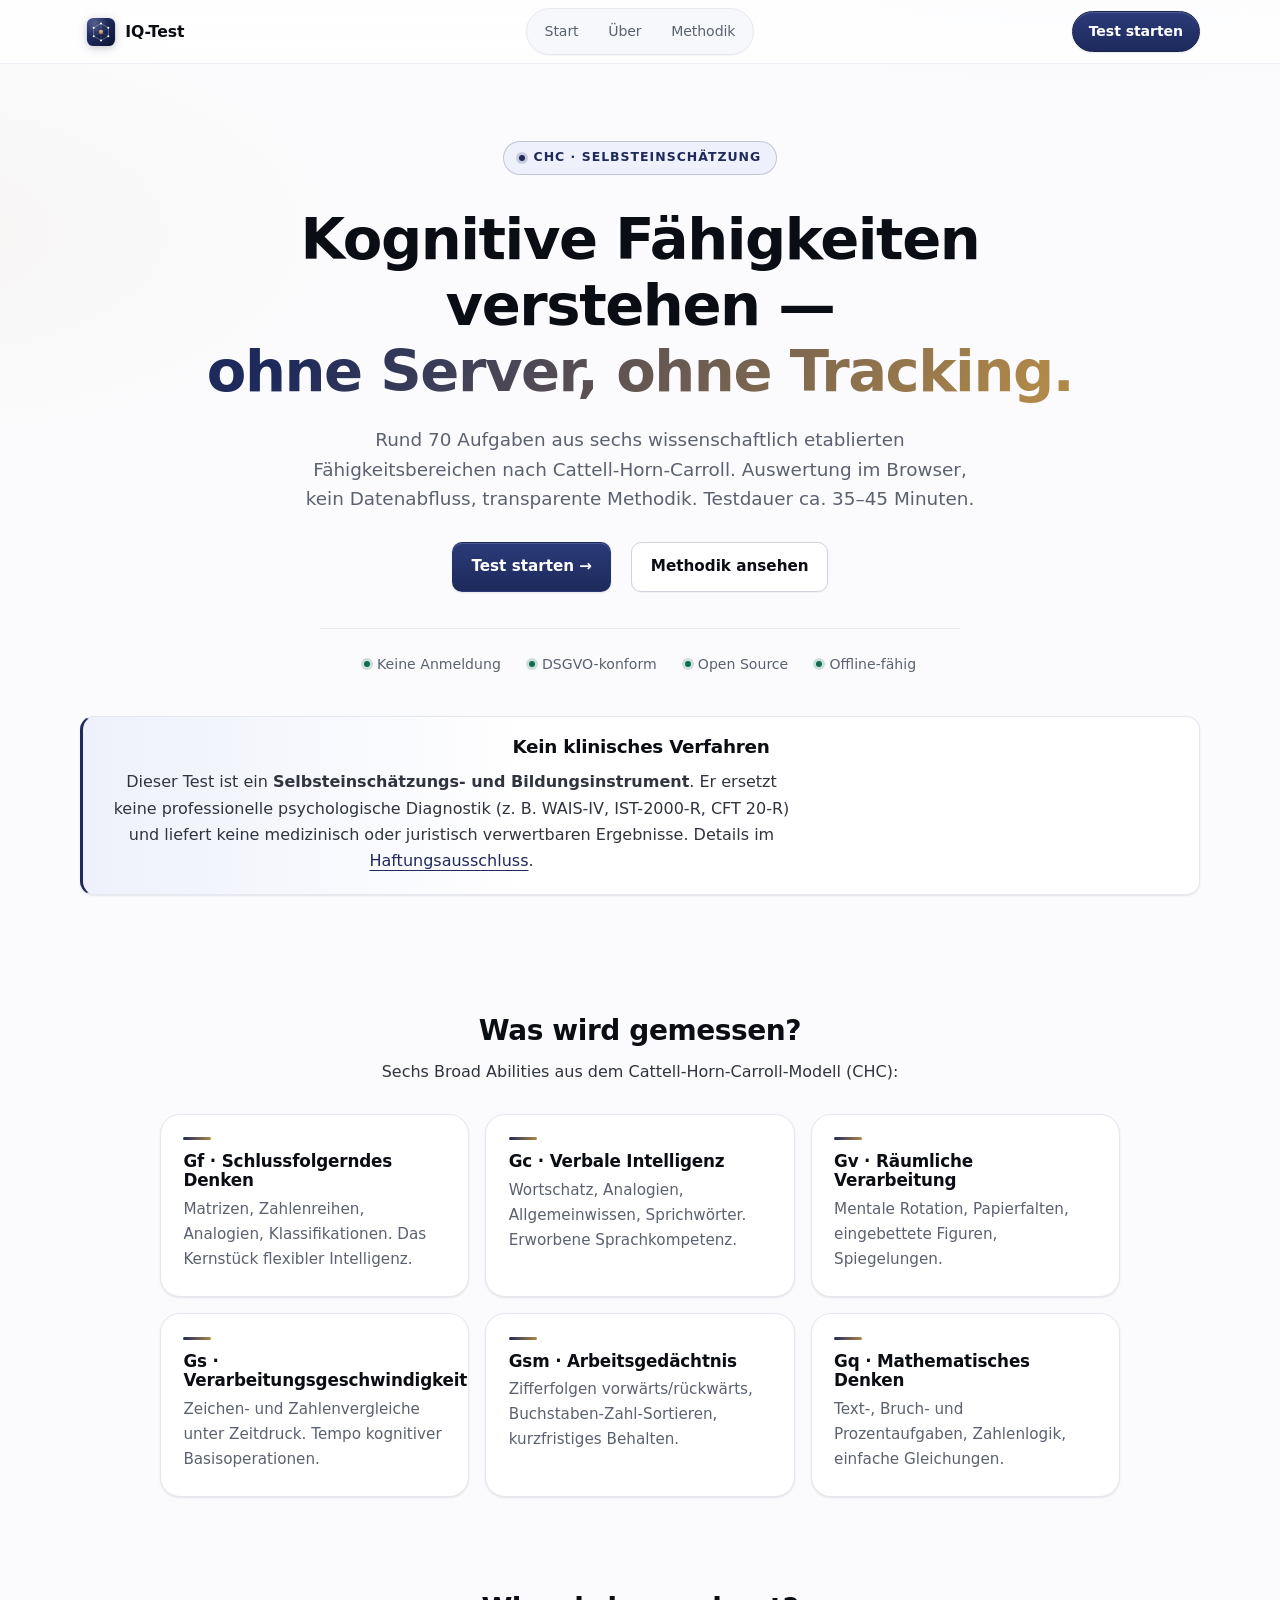
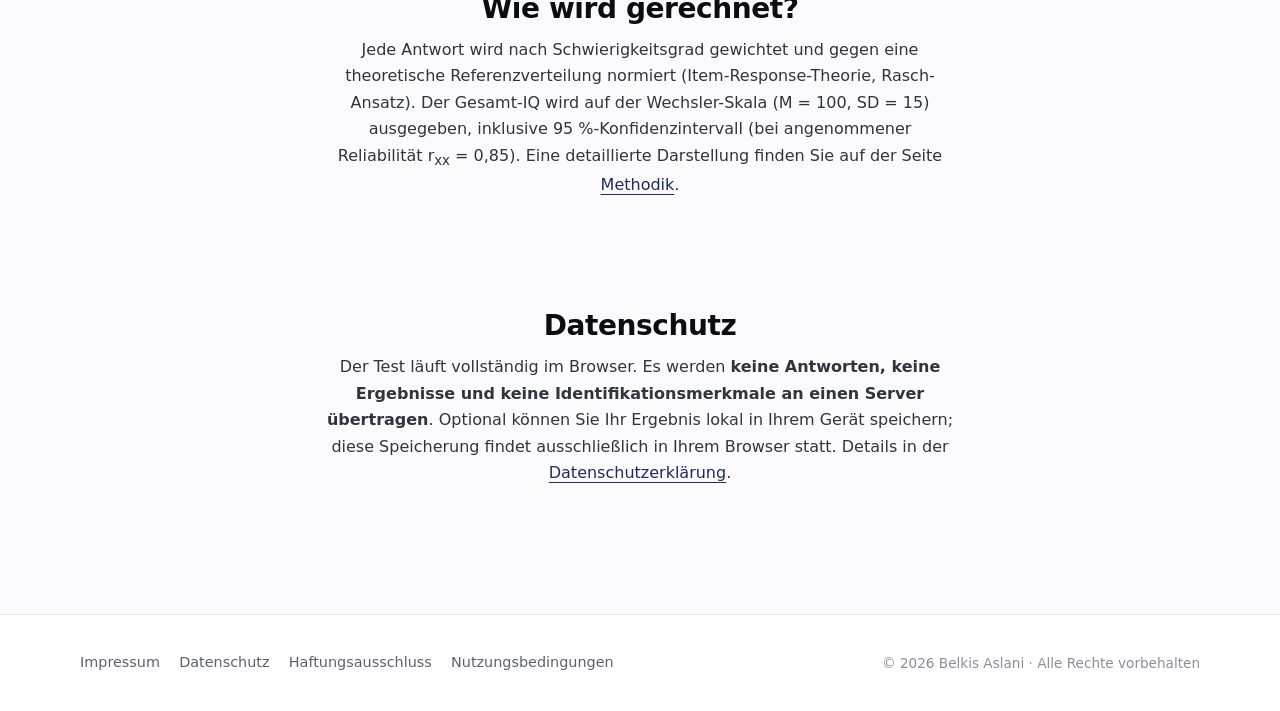
==== commit 2b1fa36e: "feat: Options-Shuffle + moderner 3-Spalten-Header + symmetrisches Layout Antwort-Reihenfolge: - Fish" ====
--- a/index.html
+++ b/index.html
@@ -30,17 +30,17 @@
 <body>
   <a class="skiplink" href="#main">Zum Inhalt springen</a>
   <header class="site-header">
-    <div class="container">
+    <div class="container header-grid">
       <a class="brand" href="index.html" aria-label="Zur Startseite">
         <span class="brand-mark" aria-hidden="true"></span>
-        <span class="brand-name">IQ-Test · CHC</span>
+        <span class="brand-name">IQ-Test</span>
       </a>
       <nav class="site-nav" aria-label="Hauptnavigation">
         <a href="index.html">Start</a>
         <a href="ueber.html">Über</a>
         <a href="methodik.html">Methodik</a>
-        <a href="test.html" class="btn-nav">Test starten</a>
       </nav>
+      <a href="test.html" class="btn-nav">Test starten</a>
     </div>
   </header>
 
@@ -134,13 +134,6 @@
       <p class="copyright">© <span id="year"></span> Belkis Aslani · Alle Rechte vorbehalten</p>
     </div>
   </footer>
-  <script>
-    document.getElementById('year').textContent = new Date().getFullYear();
-    if ('serviceWorker' in navigator && (location.protocol === 'https:' || location.hostname === 'localhost')) {
-      window.addEventListener('load', () => {
-        navigator.serviceWorker.register('service-worker.js').catch(() => { /* ignore */ });
-      });
-    }
-  </script>
+  <script type="module" src="assets/js/app.js"></script>
 </body>
 </html>
--- a/assets/css/main.css
+++ b/assets/css/main.css
@@ -127,72 +127,93 @@
 }
 .skiplink:focus { top: 0.75rem; }
 
-/* ───────── Header ───────── */
+/* ───────── Header – 3-Spalten-Grid, Pill-Nav in der Mitte ───────── */
 .site-header {
   position: sticky; top: 0; z-index: 40;
   height: var(--header-h);
-  background: color-mix(in srgb, var(--surface) 82%, transparent);
-  backdrop-filter: saturate(180%) blur(14px);
-  -webkit-backdrop-filter: saturate(180%) blur(14px);
-  border-bottom: 1px solid color-mix(in srgb, var(--line) 80%, transparent);
-}
-.site-header .container {
+  background: color-mix(in srgb, var(--surface) 78%, transparent);
+  backdrop-filter: saturate(180%) blur(18px);
+  -webkit-backdrop-filter: saturate(180%) blur(18px);
+  border-bottom: 1px solid color-mix(in srgb, var(--line) 70%, transparent);
+}
+.header-grid {
   height: 100%;
-  display: flex; align-items: center; justify-content: space-between;
+  display: grid;
+  grid-template-columns: 1fr auto 1fr;
+  align-items: center;
   gap: 0.75rem;
 }
 .brand {
-  display: inline-flex; align-items: center; gap: 0.55rem;
+  justify-self: start;
+  display: inline-flex; align-items: center; gap: 0.6rem;
   font-weight: 650; font-size: 0.98rem; letter-spacing: -0.01em;
   text-decoration: none; color: var(--ink);
-  padding: 0.25rem 0.4rem; border-radius: var(--r-xs);
+  padding: 0.3rem 0.5rem 0.3rem 0.35rem; border-radius: var(--r-pill);
   transition: background 0.15s var(--ease);
 }
 .brand:hover { background: var(--surface-2); text-decoration: none; }
 .brand-mark {
-  position: relative;
-  width: 26px; height: 26px; border-radius: 8px;
-  background:
-    linear-gradient(135deg, var(--accent) 0%, var(--accent-2) 70%, var(--highlight) 140%);
-  box-shadow: inset 0 1px 0 rgba(255,255,255,0.15), var(--shadow-xs);
-}
-.brand-mark::after {
-  content: ""; position: absolute; inset: 6px;
-  border-radius: 4px;
-  background: radial-gradient(circle at 30% 30%, rgba(255,255,255,0.55), transparent 55%);
-}
-.brand-name { white-space: nowrap; }
-
-/* Nav */
+  width: 30px; height: 30px;
+  background: url("../img/favicon.svg") center / contain no-repeat;
+  filter: drop-shadow(0 2px 4px rgba(15,23,42,0.25));
+  flex-shrink: 0;
+}
+.brand-name { white-space: nowrap; letter-spacing: -0.005em; }
+
+/* Pill-Nav mittig */
 .site-nav {
-  display: flex; align-items: center;
-  gap: 0.15rem;
+  justify-self: center;
+  display: inline-flex; align-items: center; gap: 0.15rem;
+  padding: 0.25rem;
+  background: var(--surface-2);
+  border: 1px solid var(--line);
+  border-radius: var(--r-pill);
+  box-shadow: var(--shadow-xs);
 }
 .site-nav a {
   text-decoration: none; color: var(--ink-muted);
-  font-size: 0.92rem; font-weight: 500;
-  padding: 0.5rem 0.7rem; border-radius: var(--r-xs);
-  transition: color 0.12s, background 0.12s;
-}
-.site-nav a:hover { color: var(--ink); background: var(--surface-2); }
+  font-size: 0.88rem; font-weight: 500;
+  padding: 0.45rem 0.85rem; border-radius: var(--r-pill);
+  transition: color 0.15s var(--ease), background 0.15s var(--ease);
+  letter-spacing: -0.005em;
+}
+.site-nav a:hover { color: var(--ink); background: var(--surface); }
+.site-nav a[aria-current="page"] {
+  color: var(--ink); background: var(--surface); box-shadow: var(--shadow-xs);
+}
+
+/* Primär-CTA rechts */
 .btn-nav {
-  background: var(--accent) !important; color: var(--accent-ink) !important;
-  padding: 0.5rem 0.9rem !important; font-weight: 600;
-  box-shadow: 0 1px 0 rgba(255,255,255,0.15) inset, var(--shadow-sm);
-}
-.btn-nav:hover { background: var(--accent-2) !important; transform: translateY(-1px); }
-
-/* Mobile Header Kompakt */
+  justify-self: end;
+  display: inline-flex; align-items: center; gap: 0.4rem;
+  padding: 0.5rem 1rem;
+  background: linear-gradient(180deg, var(--accent-2), var(--accent));
+  color: var(--accent-ink);
+  font-size: 0.88rem; font-weight: 600; letter-spacing: -0.005em;
+  border: 1px solid color-mix(in srgb, var(--accent) 80%, #000 20%);
+  border-radius: var(--r-pill);
+  box-shadow: 0 1px 0 rgba(255,255,255,0.18) inset, var(--shadow-sm);
+  text-decoration: none;
+  transition: transform 0.08s var(--ease), box-shadow 0.15s, filter 0.15s;
+}
+.btn-nav:hover { transform: translateY(-1px); filter: brightness(1.08); box-shadow: var(--shadow-md); color: var(--accent-ink); }
+.btn-nav:active { transform: translateY(0); }
+
+/* Mobile Header kompakt */
+@media (max-width: 760px) {
+  .brand-name { display: none; }
+  .site-nav { gap: 0; padding: 0.2rem; }
+  .site-nav a { padding: 0.4rem 0.7rem; font-size: 0.85rem; }
+}
 @media (max-width: 520px) {
-  .brand-name { display: none; }
-  .site-nav { gap: 0; }
-  .site-nav a:not(.btn-nav) {
-    padding: 0.4rem 0.55rem; font-size: 0.85rem;
-  }
-  .btn-nav { padding: 0.45rem 0.75rem !important; font-size: 0.85rem; }
+  .header-grid { grid-template-columns: auto 1fr auto; }
+  .site-nav { padding: 0.18rem; }
+  .site-nav a { padding: 0.35rem 0.6rem; font-size: 0.82rem; }
+  .btn-nav { padding: 0.45rem 0.8rem; font-size: 0.82rem; }
 }
 @media (max-width: 400px) {
-  .site-nav a:not(.btn-nav) { display: none; }
+  .site-nav { display: none; }
+  .header-grid { grid-template-columns: 1fr auto; }
 }
 
 /* ───────── Typografie ───────── */
@@ -277,21 +298,23 @@
 .row { display: flex; gap: 0.8rem; align-items: center; flex-wrap: wrap; }
 :focus-visible { outline: var(--focus); outline-offset: 2px; border-radius: var(--r-xs); }
 
-/* ───────── Hero (Index) ───────── */
+/* ───────── Hero (Index) – zentriert & symmetrisch ───────── */
 .hero {
   padding-block: clamp(2.5rem, 6vw, 5rem) 2rem;
   position: relative;
-}
+  text-align: center;
+}
+.hero > * { margin-inline: auto; }
 .hero .eyebrow {
   display: inline-flex; align-items: center; gap: 0.55rem;
-  padding: 0.35rem 0.75rem;
+  padding: 0.35rem 0.9rem;
   font-size: 0.78rem; font-weight: 600;
-  letter-spacing: 0.06em; text-transform: uppercase;
+  letter-spacing: 0.08em; text-transform: uppercase;
   color: var(--accent);
   background: var(--accent-tint);
-  border: 1px solid color-mix(in srgb, var(--accent) 20%, transparent);
+  border: 1px solid color-mix(in srgb, var(--accent) 22%, transparent);
   border-radius: var(--r-pill);
-  margin-bottom: 1.25rem;
+  margin-bottom: 1.5rem;
 }
 .hero .eyebrow::before {
   content: ""; width: 6px; height: 6px; border-radius: 50%;
@@ -303,34 +326,49 @@
   font-weight: 720;
   letter-spacing: -0.025em;
   margin-block: 0.5rem 1.25rem;
+  max-width: 22ch;
 }
 .hero h1 .gradient {
   background: linear-gradient(120deg, var(--accent) 10%, var(--highlight) 95%);
   -webkit-background-clip: text; background-clip: text; color: transparent;
 }
-.hero .lead { font-size: 1.15rem; max-width: 60ch; }
+.hero .lead { font-size: 1.15rem; max-width: 58ch; }
 .hero-actions {
-  display: flex; gap: 0.75rem; flex-wrap: wrap;
+  display: flex; gap: 0.75rem; flex-wrap: wrap; justify-content: center;
   margin-top: 1.75rem;
 }
 .hero-meta {
-  display: flex; flex-wrap: wrap; gap: 0.5rem 1.5rem;
-  margin-top: 2rem; padding-top: 1.25rem;
+  display: flex; flex-wrap: wrap; justify-content: center;
+  gap: 0.5rem 1.75rem;
+  margin-top: 2.25rem; padding-top: 1.5rem;
+  max-width: 640px;
   border-top: 1px solid var(--line);
   font-size: 0.88rem; color: var(--ink-muted);
 }
-.hero-meta span { display: inline-flex; align-items: center; gap: 0.4rem; }
+.hero-meta span { display: inline-flex; align-items: center; gap: 0.45rem; }
 .hero-meta span::before {
   content: ""; width: 6px; height: 6px; border-radius: 50%;
   background: var(--ok); box-shadow: 0 0 0 3px color-mix(in srgb, var(--ok) 20%, transparent);
 }
 
-/* ───────── Cards Grid ───────── */
+/* Nicht-Hero-Sections der Homepage zentrieren. */
+main > section.container:not(.hero) {
+  text-align: center;
+  padding-block: 2rem;
+}
+main > section.container:not(.hero) > h2 { margin-inline: auto; }
+main > section.container:not(.hero) > p {
+  margin-inline: auto; max-width: 62ch; text-align: center;
+}
+
+/* ───────── Cards Grid – symmetrisch ───────── */
 .grid-3 {
   display: grid;
   grid-template-columns: repeat(auto-fit, minmax(260px, 1fr));
   gap: 1rem;
-  margin-top: 1.5rem;
+  margin: 1.75rem auto 0;
+  max-width: 960px;
+  text-align: left;
 }
 .card {
   position: relative;
@@ -375,10 +413,17 @@
     var(--surface);
 }
 
-/* ───────── Test Shell ───────── */
-.test-shell { padding-block: 1.25rem 3rem; }
+/* ───────── Test Shell – scrollfrei, symmetrisch zentriert ───────── */
+.test-shell {
+  padding-block: 1rem 1.5rem;
+  min-height: calc(100dvh - var(--header-h));
+  display: flex; flex-direction: column;
+  max-width: 860px; margin-inline: auto;
+}
+#test-engine-root { flex: 1; display: flex; flex-direction: column; min-height: 0; }
+#test-shell { flex: 1; display: flex; flex-direction: column; min-height: 0; }
 .progress-wrap {
-  display: flex; align-items: center; gap: 0.9rem; margin-bottom: 1.2rem;
+  display: flex; align-items: center; gap: 0.9rem; margin-bottom: 1rem;
   flex-wrap: wrap;
 }
 .progress-bar {
@@ -412,49 +457,78 @@
 }
 @keyframes pulse { 50% { box-shadow: 0 0 0 4px color-mix(in srgb, var(--danger) 18%, transparent); } }
 
-/* Item-Panel */
+/* Item-Panel – nutzt gesamte Resthöhe, interner Scroll nur im Stimulus */
 .item-panel {
   background: var(--surface);
   border: 1px solid var(--line);
   border-radius: var(--r-lg);
-  padding: clamp(1.25rem, 3vw, 2.25rem);
+  padding: clamp(1rem, 2.5vw, 1.75rem);
   box-shadow: var(--shadow-md);
+  flex: 1; min-height: 0;
+  display: flex; flex-direction: column; gap: 0.75rem;
 }
 .item-stimulus {
+  flex: 1 1 auto; min-height: 0;
   display: flex; flex-direction: column; align-items: center; justify-content: center;
-  min-height: 180px; text-align: center; gap: 0.3rem;
-  padding: 1rem 0;
+  text-align: center; gap: 0.4rem;
+  padding: 0.25rem 0;
+  overflow-y: auto;
 }
 .item-svg {
-  width: min(380px, 100%); height: auto; color: var(--ink);
+  width: auto; max-width: min(380px, 100%);
+  max-height: min(42vh, 360px); height: auto;
+  color: var(--ink);
   filter: drop-shadow(0 2px 6px rgba(15,23,42,0.08));
 }
 .item-text {
-  font-size: 1.05rem; color: var(--ink);
+  font-size: 1.02rem; color: var(--ink);
   white-space: pre-wrap; margin: 0;
-  max-width: 60ch;
+  max-width: 58ch;
 }
 .item-question {
-  margin-top: 1.25rem; font-weight: 600; font-size: 1.05rem;
-  color: var(--ink); letter-spacing: -0.005em;
-}
-
-/* Optionen */
+  font-weight: 600; font-size: 1rem; color: var(--ink);
+  letter-spacing: -0.005em; text-align: center;
+  margin: 0;
+}
+
+/* Options-Grid – symmetrisches Layout je Anzahl, nie Scrollen */
 .options-grid {
-  margin-top: 1.2rem;
   display: grid;
-  grid-template-columns: repeat(auto-fit, minmax(180px, 1fr));
-  gap: 0.65rem;
-}
+  gap: 0.55rem;
+  width: 100%;
+  margin-inline: auto;
+}
+.options-grid[data-count="2"] { grid-template-columns: repeat(2, minmax(0, 1fr)); max-width: 480px; }
+.options-grid[data-count="3"] { grid-template-columns: repeat(3, minmax(0, 1fr)); }
+.options-grid[data-count="4"] { grid-template-columns: repeat(2, minmax(0, 1fr)); max-width: 560px; }
+.options-grid[data-count="5"] { grid-template-columns: repeat(5, minmax(0, 1fr)); }
+.options-grid[data-count="6"] { grid-template-columns: repeat(3, minmax(0, 1fr)); }
+
+/* SVG-Optionen brauchen mehr Fläche */
+.options-grid[data-mode="svg"] { gap: 0.5rem; }
+.options-grid[data-mode="svg"][data-count="5"],
+.options-grid[data-mode="svg"][data-count="6"] {
+  grid-template-columns: repeat(3, minmax(0, 1fr));
+}
+
+/* Mobile: maximal 2 Spalten */
+@media (max-width: 640px) {
+  .options-grid[data-count="3"],
+  .options-grid[data-count="5"],
+  .options-grid[data-count="6"] { grid-template-columns: repeat(2, minmax(0, 1fr)); }
+}
+@media (max-width: 380px) {
+  .options-grid { grid-template-columns: minmax(0, 1fr) !important; }
+}
+
 .option {
-  display: flex; align-items: center; gap: 0.75rem;
-  padding: 0.8rem 1rem;
-  min-height: 60px;
+  display: flex; align-items: center; gap: 0.6rem;
+  padding: 0.6rem 0.75rem;
+  min-height: 48px;
   background: var(--surface);
   border: 1px solid var(--line-strong);
   border-radius: var(--r-sm);
-  text-align: left;
-  cursor: pointer;
+  text-align: left; cursor: pointer;
   transition: transform 0.08s var(--ease), border-color 0.15s, background 0.15s, box-shadow 0.15s;
   box-shadow: var(--shadow-xs);
 }
@@ -472,26 +546,29 @@
 .option-marker {
   display: inline-flex; align-items: center; justify-content: center;
   flex-shrink: 0;
-  width: 28px; height: 28px; border-radius: 50%;
+  width: 24px; height: 24px; border-radius: 50%;
   border: 1px solid var(--line-strong);
   background: var(--bg-soft);
-  font-family: var(--font-mono); font-weight: 700; font-size: 0.82rem;
+  font-family: var(--font-mono); font-weight: 700; font-size: 0.76rem;
   color: var(--ink-muted);
   transition: background 0.15s, color 0.15s, border-color 0.15s;
 }
 .option.selected .option-marker {
   background: var(--accent); color: var(--accent-ink); border-color: var(--accent);
 }
-.option-content { flex: 1; min-width: 0; color: var(--ink); font-size: 0.97rem; }
+.option-content { flex: 1; min-width: 0; color: var(--ink); font-size: 0.94rem; line-height: 1.35; }
 .option-content svg {
-  max-width: 88px; max-height: 88px; margin: 0 auto; color: var(--ink);
-  display: block;
-}
+  width: 100%; height: auto;
+  max-width: 72px; max-height: 72px; margin: 0 auto;
+  color: var(--ink); display: block;
+}
+.options-grid[data-mode="svg"] .option { flex-direction: column; text-align: center; padding: 0.55rem; gap: 0.4rem; }
+.options-grid[data-mode="svg"] .option-marker { width: 22px; height: 22px; font-size: 0.72rem; }
 
 .actions-row {
-  display: flex; justify-content: flex-end; align-items: center;
+  display: flex; justify-content: center; align-items: center;
   gap: 0.6rem; flex-wrap: wrap;
-  margin-top: 1.5rem;
+  margin-top: 0.5rem;
 }
 
 /* Block-Intro */
@@ -674,3 +751,38 @@
   stroke: var(--surface); stroke-width: 2;
 }
 
+/* ───────── SW-Update-Banner ───────── */
+#sw-update-banner {
+  position: fixed; left: 50%; bottom: 1.25rem;
+  transform: translateX(-50%);
+  display: flex; align-items: center; gap: 0.6rem;
+  padding: 0.6rem 0.85rem;
+  background: var(--surface);
+  border: 1px solid var(--line-strong);
+  border-radius: var(--r-pill);
+  box-shadow: var(--shadow-lg);
+  z-index: 100;
+  max-width: calc(100vw - 2rem);
+  font-size: 0.92rem;
+  color: var(--ink);
+  animation: sw-banner-in 0.28s var(--ease);
+}
+#sw-update-banner > span {
+  padding-left: 0.5rem;
+}
+#sw-update-banner .btn {
+  padding: 0.45rem 0.85rem; font-size: 0.88rem;
+  box-shadow: none;
+}
+@media (max-width: 520px) {
+  #sw-update-banner {
+    left: 1rem; right: 1rem; bottom: 1rem;
+    transform: none; border-radius: var(--r-md);
+    flex-wrap: wrap; justify-content: space-between;
+  }
+}
+@keyframes sw-banner-in {
+  from { opacity: 0; transform: translate(-50%, 10px); }
+  to   { opacity: 1; transform: translate(-50%, 0); }
+}
+
